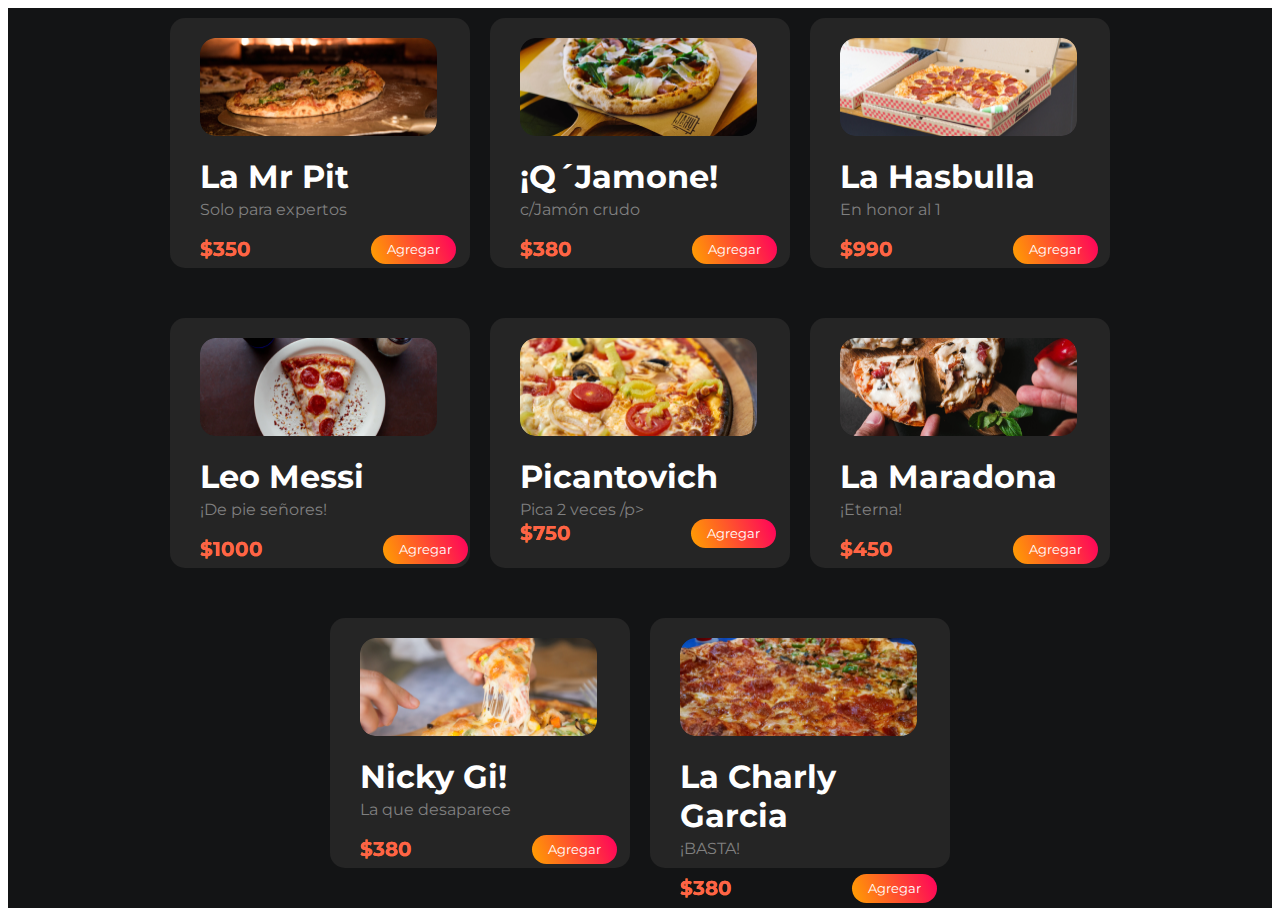
==== index.html @ 4565124e "Update index.html" ====
<!DOCTYPE html>
<html lang="en">
  <head>
    <meta charset="UTF-8" />
    <meta http-equiv="X-UA-Compatible" content="IE=edge" />
    <meta name="viewport" content="width=device-width, initial-scale=1.0" />
    <link rel="stylesheet" href="stilesheet.css" />

    <title>Nucbazappi</title>
  </head>
  <body>
    <!-- SECCIÓN BOX 2 ANTES DEL FOOTER -->
    <section class="cardconteiner">
      <div class="carduno">
        <img class="imagenuno" src="./menu/La Mr. Pit.png" alt="" />
        <section class="card-info">
          <h1>La Mr Pit</h1>
          <p>Solo para expertos</p>
          <span> $350 <button class="button">Agregar</button></span>
        </section>
      </div>

      <div class="carduno">
        <img class="imagenuno" src="./menu/¡Q’ Jamone!.png" alt="" />
        <section class="card-info">
          <h1>¡Q´Jamone!</h1>
          <p>c/Jamón crudo</p>
          <span> $380 <button class="button">Agregar</button></span>
        </section>
      </div>

      <div class="carduno">
        <img class="imagenuno" src="./menu/La Hasbulla.png" alt="" />
        <section class="card-info">
          <h1>La Hasbulla</h1>
          <p>En honor al 1</p>
          <span> $990 <button class="button">Agregar</button></span>
        </section>
      </div>

      <div class="carduno">
        <img class="imagenuno" src="./menu/Leo Messi.png" alt="" />
        <section class="card-info">
          <h1>Leo Messi</h1>
          <p>¡De pie señores!</p>
          <span> $1000 <button class="button">Agregar</button></span>
        </section>
      </div>

      <div class="carduno">
        <img class="imagenuno" src="./menu/Picantovich.png" alt="" />
        <section class="card-info">
          <h1>Picantovich</h1>
          <p>
            Pica 2 veces /p>
            <span> $750 <button class="button">Agregar</button></span>
          </p>
        </section>
      </div>

      <div class="carduno">
        <img class="imagenuno" src="./menu/La Maradona.png" alt="" />
        <section class="card-info">
          <h1>La Maradona</h1>
          <p>¡Eterna!</p>
          <span> $450 <button class="button">Agregar</button></span>
        </section>
      </div>

      <div class="carduno">
        <img class="imagenuno" src="./menu/Nick Gi.png" alt="" />
        <section class="card-info">
          <h1>Nicky Gi!</h1>
          <p>La que desaparece</p>
          <span> $380 <button class="button">Agregar</button></span>
        </section>
      </div>

      <div class="carduno">
        <img class="imagenuno" src="./menu/La Charly García.png" alt="" />
        <section class="card-info">
          <h1>La Charly Garcia</h1>
          <p>¡BASTA!</p>
          <span> $380 <button class="button">Agregar</button></span>
        </section>
      </div>
    </section>
  </body>
</html>
---- stilesheet.css ----
@import url("https://fonts.googleapis.com/css2?family=Montserrat:ital,wght@0,100;0,200;0,300;0,400;0,500;0,600;0,700;0,900;1,100;1,200;1,300;1,400;1,500;1,600;1,800;1,900&family=Poppins:ital,wght@0,100;0,300;0,400;0,500;0,600;0,700;0,800;0,900;1,100;1,200;1,300;1,400;1,500;1,600;1,700;1,800;1,900&display=swap");
* {
  font-family: "Montserrat", sans-serif;
}

.cardconteiner {
  display: flex;
  flex-wrap: wrap;
  justify-content: center;
  width: auto;
  background-color: #131415;
  height: 100vh;
  flex-direction: row;
}

.cardconteiner div {
  width: 300px;
  height: 250px;
  margin: 10px;
  background-color: #252525;
  border-radius: 15px;
}

.carduno .imagenuno {
  width: 237px;
  height: 98px;
  margin-left: 30px;
  margin-top: 20px;
  border-radius: 15px;
  display: flex;
  align-items: center;
}

.carduno .card-info {
  color: white;
}

.card-info {
  margin-left: 30px;
}

.card-info p {
  margin-top: -18px;
  color: grey;
}

span {
  display: flex;
  align-content: center;
  align-items: center;
  font-size: 20px;
  font-weight: 700;
  background: -webkit-linear-gradient(70deg, #ffa100, #ff005c);
  -webkit-background-clip: text;
  color: tomato;
}

.card-info .button {
  margin-left: 120px;
  background: linear-gradient(70deg, #ffa100, #ff005c);
  border-radius: 17px;
  color: white;
  border: none;
  width: 85px;
  height: 29px;
}

.button:hover {
  color: #252525;
}
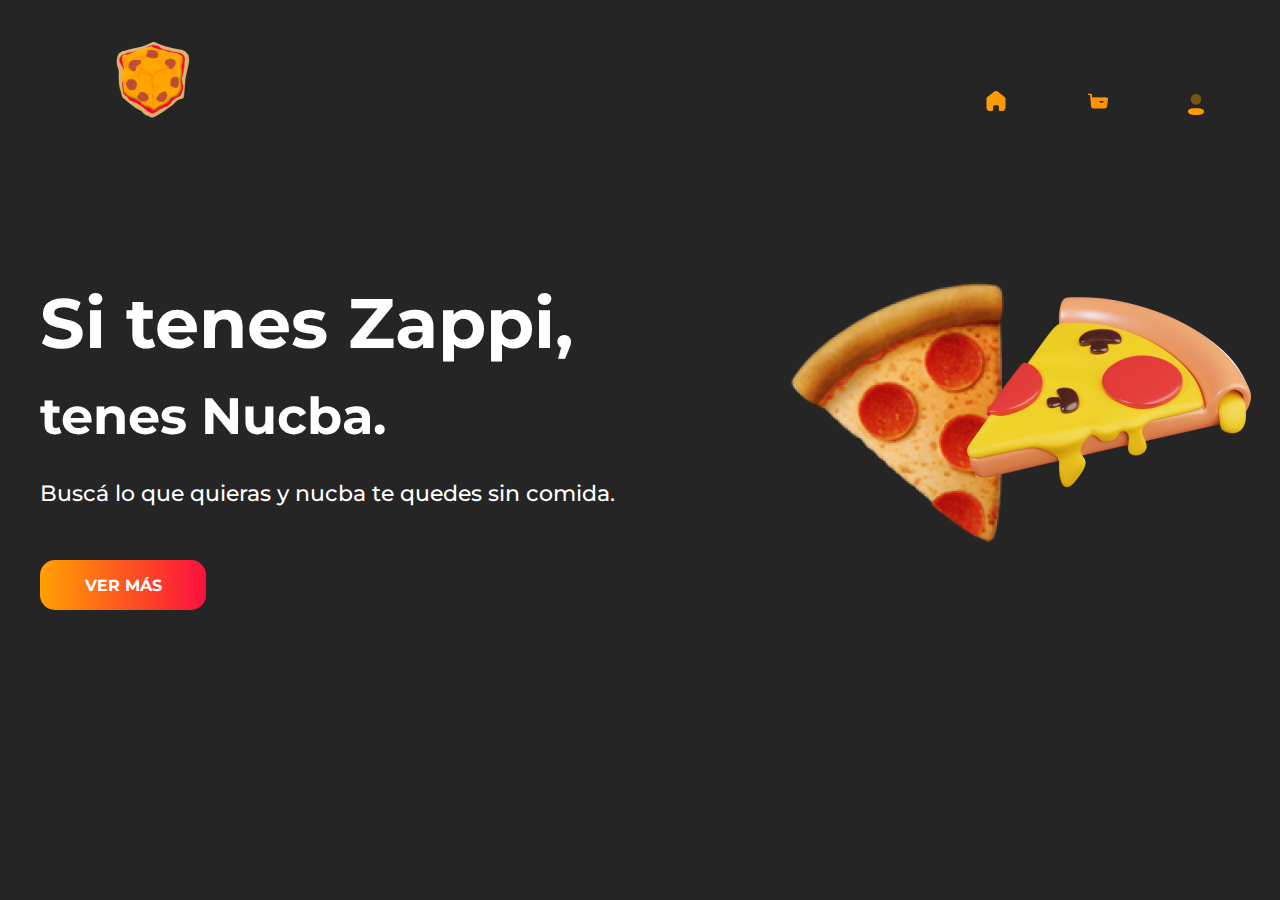
==== commit ef9db4e2: "Add files via upload" ====
--- a/index.html
+++ b/index.html
@@ -1,89 +1,38 @@
 <!DOCTYPE html>
 <html lang="en">
-  <head>
-    <meta charset="UTF-8" />
-    <meta http-equiv="X-UA-Compatible" content="IE=edge" />
-    <meta name="viewport" content="width=device-width, initial-scale=1.0" />
-    <link rel="stylesheet" href="stilesheet.css" />
+<head>
+    <meta charset="UTF-8">    
+    <title>NUCBAZAPPI</title>
+    <link rel="stylesheet" href="./styles.css">
+</head>
+<body>
+     <header class="header">
+        <div class="logo_pizza"><img src="nucbazappiicon 1.png" alt="LogoPrincipal"></div>
+        <div class="navbar">
+            <ul>
+        <div class="home_icon"><img src="./iconos/Home.png" alt=""></div>
+        <div class="icon_cart"> <img src="./iconos/Fill 7.png" alt=""></div>
+        <div class="fill_4"> <img src="./iconos/Fill 4.png" alt=""></div>
+        <div class="fill_1"> <img src="./iconos/Fill 1.png" alt=""></div>
+        </ul>
+        </div>
 
-    <title>Nucbazappi</title>
-  </head>
-  <body>
-    <!-- SECCIÓN BOX 2 ANTES DEL FOOTER -->
-    <section class="cardconteiner">
-      <div class="carduno">
-        <img class="imagenuno" src="./menu/La Mr. Pit.png" alt="" />
-        <section class="card-info">
-          <h1>La Mr Pit</h1>
-          <p>Solo para expertos</p>
-          <span> $350 <button class="button">Agregar</button></span>
+    </header>
+    
+</head>
+<body>
+    <main>
+        <section id="hero">
+            <div class="hero-info">
+                <h1>Si tenes Zappi, <span>tenes Nucba.</span></h1>
+                <p>Buscá lo que quieras y nucba te quedes sin comida.</p>
+                <a href="#"><b>VER MÁS</b></a>
+                <div class="hero-card">
+                    <img src="./pizza 2.png"  class="pizza1" alt="pizzaimg1">
+                    <img src="./pizza 1.png" class="pizza2" alt="pizzaimg2">
+                </div>
+            </div>
         </section>
-      </div>
-
-      <div class="carduno">
-        <img class="imagenuno" src="./menu/¡Q’ Jamone!.png" alt="" />
-        <section class="card-info">
-          <h1>¡Q´Jamone!</h1>
-          <p>c/Jamón crudo</p>
-          <span> $380 <button class="button">Agregar</button></span>
-        </section>
-      </div>
-
-      <div class="carduno">
-        <img class="imagenuno" src="./menu/La Hasbulla.png" alt="" />
-        <section class="card-info">
-          <h1>La Hasbulla</h1>
-          <p>En honor al 1</p>
-          <span> $990 <button class="button">Agregar</button></span>
-        </section>
-      </div>
-
-      <div class="carduno">
-        <img class="imagenuno" src="./menu/Leo Messi.png" alt="" />
-        <section class="card-info">
-          <h1>Leo Messi</h1>
-          <p>¡De pie señores!</p>
-          <span> $1000 <button class="button">Agregar</button></span>
-        </section>
-      </div>
-
-      <div class="carduno">
-        <img class="imagenuno" src="./menu/Picantovich.png" alt="" />
-        <section class="card-info">
-          <h1>Picantovich</h1>
-          <p>
-            Pica 2 veces /p>
-            <span> $750 <button class="button">Agregar</button></span>
-          </p>
-        </section>
-      </div>
-
-      <div class="carduno">
-        <img class="imagenuno" src="./menu/La Maradona.png" alt="" />
-        <section class="card-info">
-          <h1>La Maradona</h1>
-          <p>¡Eterna!</p>
-          <span> $450 <button class="button">Agregar</button></span>
-        </section>
-      </div>
-
-      <div class="carduno">
-        <img class="imagenuno" src="./menu/Nick Gi.png" alt="" />
-        <section class="card-info">
-          <h1>Nicky Gi!</h1>
-          <p>La que desaparece</p>
-          <span> $380 <button class="button">Agregar</button></span>
-        </section>
-      </div>
-
-      <div class="carduno">
-        <img class="imagenuno" src="./menu/La Charly García.png" alt="" />
-        <section class="card-info">
-          <h1>La Charly Garcia</h1>
-          <p>¡BASTA!</p>
-          <span> $380 <button class="button">Agregar</button></span>
-        </section>
-      </div>
-    </section>
-  </body>
-</html>
+ 
+</body>
+</html>--- a/styles.css
+++ b/styles.css
@@ -0,0 +1,195 @@
+@import url("https://fonts.googleapis.com/css2?family=Montserrat&display=swap");
+
+header {
+  .header {
+    height: 100px;
+    width: 100%;
+    padding: 0px 50px;
+    display: flex;
+    align-items: center;
+    justify-content: space-between;
+  }
+}
+
+* {
+  margin: 0;
+  padding: 0;
+  box-sizing: border-box;
+  font-family: "Montserrat", sans-serif;
+  text-decoration: none;
+  list-style-type: none;
+}
+
+body {
+  display: flex;
+  align-items: center;
+  justify-content: center;
+  flex-direction: column;
+  background-color: #252525;
+}
+
+header {
+  height: 100px;
+  width: 100%;
+  padding: 0px 50px;
+  display: flex;
+  align-items: center;
+  justify-content: space-between;
+}
+
+.logo_pizza {
+  position: absolute;
+  height: 79px;
+  width: 76px;
+  position: relative;
+  margin-top: 60px;
+  margin-left: 65px;
+}
+
+.home_icon {
+  display: flex;
+  align-items: center;
+  justify-content: center;
+  width: 20px;
+  height: 15px;
+  position: absolute;
+  position: absolute;
+  left: 77%;
+  right: 8.27%;
+  top: 10.42%;
+  bottom: 27.13%;
+}
+
+.icon_cart {
+  display: flex;
+  align-items: center;
+  justify-content: center;
+  width: 20px;
+  height: 15px;
+  position: absolute;
+  position: absolute;
+  left: 85%;
+  right: 8.27%;
+  top: 10.42%;
+  bottom: 27.13%;
+}
+
+.fill_4 {
+  display: flex;
+  align-items: center;
+  justify-content: center;
+  width: 11px;
+  height: 11px;
+  position: absolute;
+  left: 92.97%;
+  right: 6.33%;
+  top: 10.42%;
+  bottom: 96.26%;
+  cursor: pointer;
+}
+
+.fill_1 {
+  display: flex;
+  align-items: center;
+  justify-content: center;
+  width: 16px;
+  height: 7px;
+  position: absolute;
+  left: 92.79%;
+  right: 6.15%;
+  top: 12%;
+  bottom: 80%;
+  cursor: pointer;
+}
+
+main {
+  background: #252525;
+  display: flex;
+  flex-direction: column;
+  align-items: flex-start;
+  justify-content: center;
+  color: white;
+}
+
+#hero {
+  max-width: 1529px;
+  margin-top: 180px;
+  display: flex;
+  justify-content: center;
+  align-items: center;
+}
+
+.hero-info {
+  display: flex;
+  align-items: flex-start;
+  justify-content: start;
+  flex-direction: column;
+  position: relative;
+  left: 50px;
+}
+
+.hero-info h1 {
+  font-size: 70px;
+  width: 600px;
+  font-weight: 700;
+  margin-right: 700px;
+}
+
+.hero-info h1 > span {
+  font-size: 51px;
+  font-weight: 700;
+}
+
+.hero-info p {
+  font-size: 22px;
+  font-weight: 500;
+  position: absolute;
+  top: 200px;
+}
+
+.hero-info a {
+  width: 166px;
+  height: 50px;
+  background: linear-gradient(to right, #ffa100, #fb103d);
+  border-radius: 15px;
+  display: flex;
+  justify-content: center;
+  align-items: center;
+  position: absolute;
+  top: 280px;
+  color: white;
+}
+
+.hero-card {
+  position: relative;
+  right: -600px;
+  bottom: 300px;
+}
+
+.pizza1 {
+  width: 265px;
+  height: 265px;
+  position: relative;
+  left: 150px;
+}
+
+.pizza2 {
+  width: 392px;
+  height: 392px;
+  position: relative;
+  top: 20px;
+}
+.pizza1:hover {
+  transform: scale(1.2);
+  transition: 0.2s;
+}
+
+.pizza2:hover {
+  transform: scale(1.2);
+  transition: 0.2s;
+}
+
+.hero-card img:hover {
+  opacity: 1;
+  visibility: visible;
+}
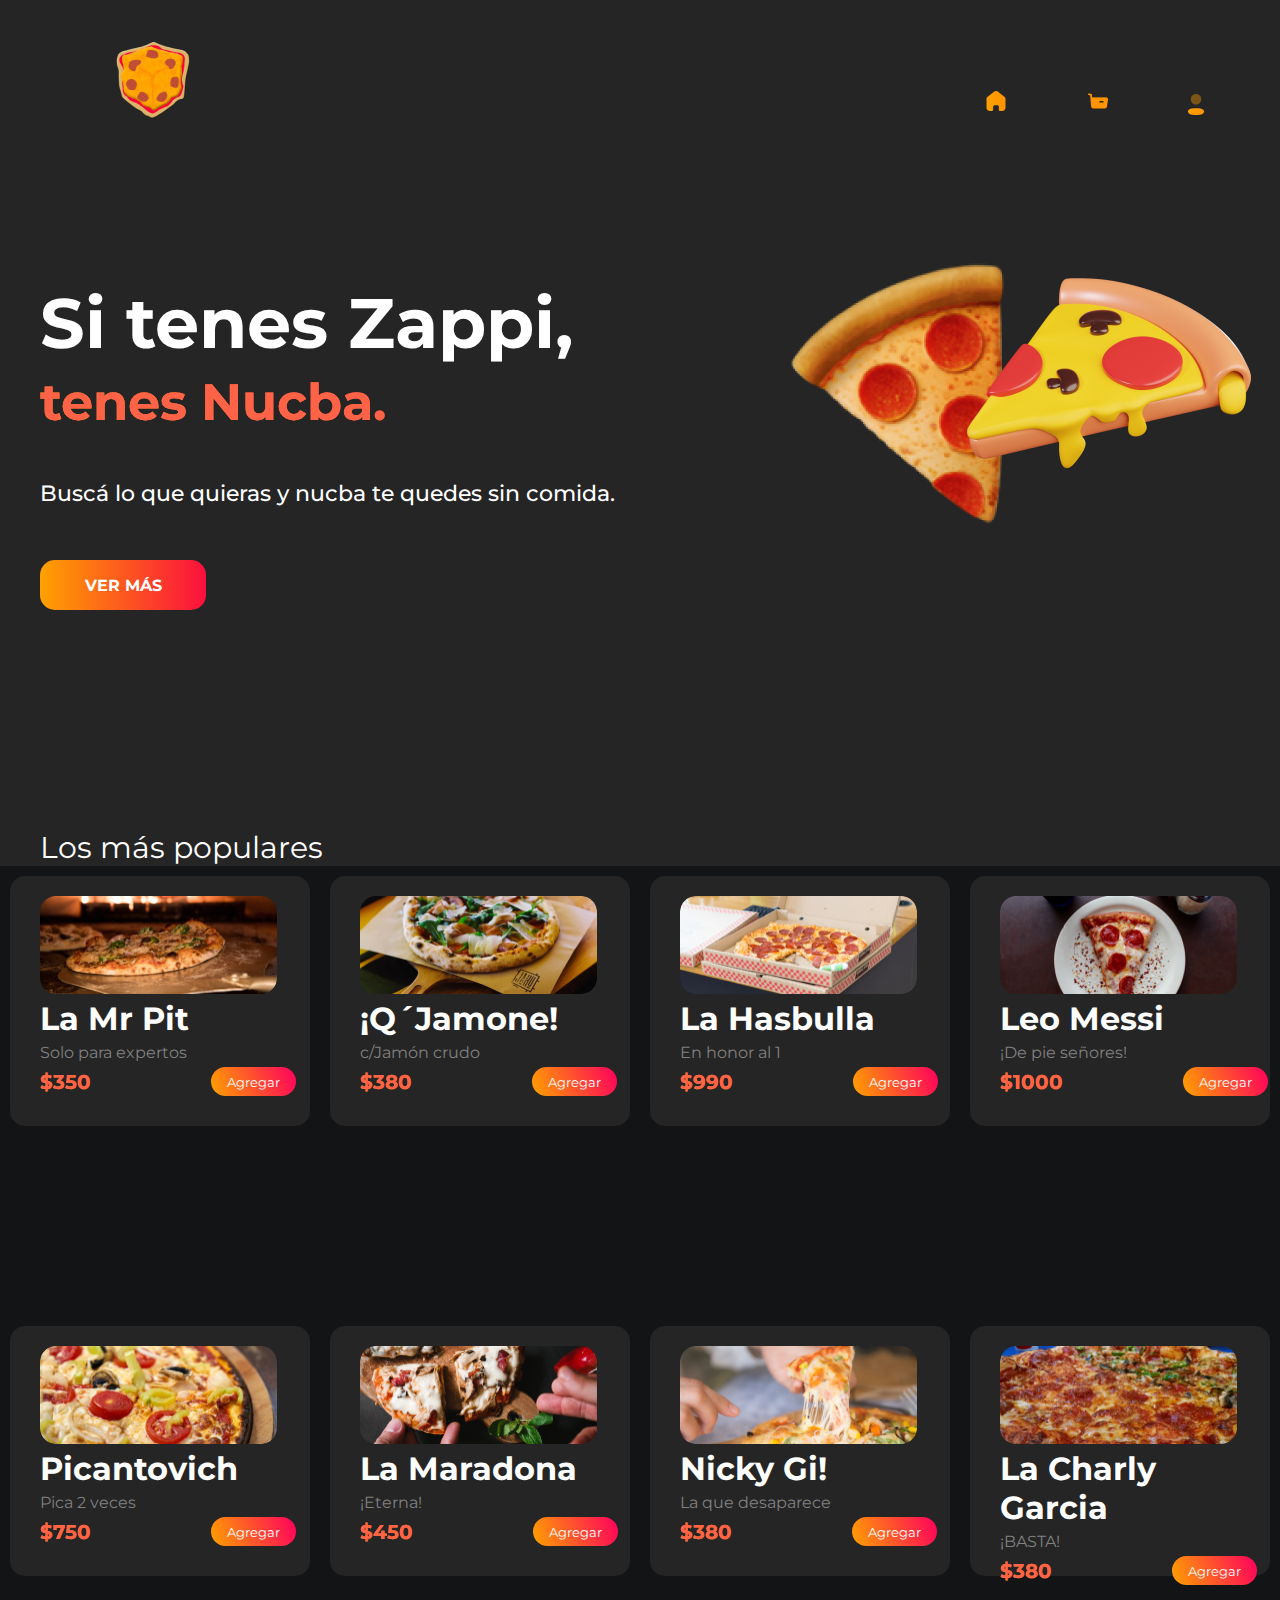
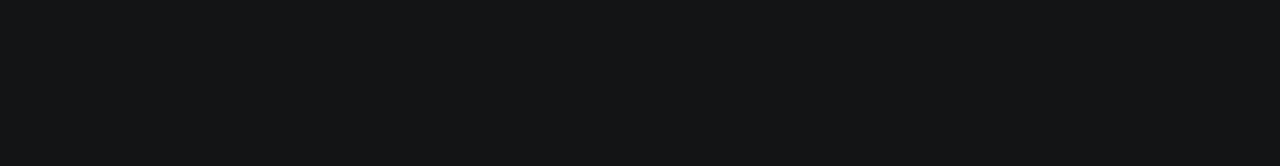
==== commit c7adc2f1: "." ====
--- a/index.html
+++ b/index.html
@@ -33,6 +33,95 @@
                 </div>
             </div>
         </section>
+
+
+        <section class="sectionindex"> 
+        <p> Los más populares </p>
+        </section>
+
+         <section class="cardconteiner">
+      <div class="carduno">
+        <img class="imagenuno" src="./menu/La Mr. Pit.png" alt="" />
+        <section class="card-info">
+          <h1>La Mr Pit</h1>
+          <p>Solo para expertos</p>
+          <span> $350 <button class="button">Agregar</button></span>
+        </section>
+      </div>
+
+      <div class="carduno">
+        <img class="imagenuno" src="./menu/¡Q’ Jamone!.png" alt="" />
+        <section class="card-info">
+          <h1>¡Q´Jamone!</h1>
+          <p>c/Jamón crudo</p>
+          <span> $380 <button class="button">Agregar</button></span>
+        </section>
+      </div>
+
+      <div class="carduno">
+        <img class="imagenuno" src="./menu/La Hasbulla.png" alt="" />
+        <section class="card-info">
+          <h1>La Hasbulla</h1>
+          <p>En honor al 1</p>
+          <span> $990 <button class="button">Agregar</button></span>
+        </section>
+      </div>
+
+      <div class="carduno">
+        <img class="imagenuno" src="./menu/Leo Messi.png" alt="" />
+        <section class="card-info">
+          <h1>Leo Messi</h1>
+          <p>¡De pie señores!</p>
+          <span> $1000 <button class="button">Agregar</button></span>
+        </section>
+      </div>
+
+      <div class="carduno">
+        <img class="imagenuno" src="./menu/Picantovich.png" alt="" />
+        <section class="card-info">
+          <h1>Picantovich</h1>
+          <p> Pica 2 veces </p>
+            <span> $750 <button class="button">Agregar</button></span>
+          </p>
+        </section>
+      </div>
+
+  
+
+      <div class="carduno">
+        <img class="imagenuno" src="./menu/La Maradona.png" alt="" />
+        <section class="card-info">
+          <h1>La Maradona</h1>
+          <p>¡Eterna!</p>
+          <span> $450 <button class="button">Agregar</button></span>
+        </section>
+      </div>
+
+      <div class="carduno">
+        <img class="imagenuno" src="./menu/Nick Gi.png" alt="" />
+        <section class="card-info">
+          <h1>Nicky Gi!</h1>
+          <p>La que desaparece</p>
+          <span> $380 <button class="button">Agregar</button></span>
+        </section>
+      </div>
+
+      <div class="carduno">
+        <img class="imagenuno" src="./menu/La Charly García.png" alt="" />
+        <section class="card-info">
+          <h1>La Charly Garcia</h1>
+          <p>¡BASTA!</p>
+          <span> $380 <button class="button">Agregar</button></span>
+        </section>
+      </div>
+    </section>
+
+
+    <footer>
+      
+    </footer>
+
+
  
 </body>
 </html>--- a/styles.css
+++ b/styles.css
@@ -1,14 +1,12 @@
 @import url("https://fonts.googleapis.com/css2?family=Montserrat&display=swap");
 
 header {
-  .header {
-    height: 100px;
-    width: 100%;
-    padding: 0px 50px;
-    display: flex;
-    align-items: center;
-    justify-content: space-between;
-  }
+  height: 100px;
+  width: 100%;
+  padding: 0px 50px;
+  display: flex;
+  align-items: center;
+  justify-content: space-between;
 }
 
 * {
@@ -193,3 +191,76 @@
   opacity: 1;
   visibility: visible;
 }
+
+.cardconteiner {
+  display: flex;
+  flex-wrap: wrap;
+  justify-content: center;
+  width: auto;
+  background-color: #131415;
+  height: 100vh;
+  flex-direction: row;
+}
+
+.cardconteiner div {
+  width: 300px;
+  height: 250px;
+  margin: 10px;
+  background-color: #252525;
+  border-radius: 15px;
+}
+
+.carduno .imagenuno {
+  width: 237px;
+  height: 98px;
+  margin-left: 30px;
+  margin-top: 20px;
+  border-radius: 15px;
+  display: flex;
+  align-items: center;
+}
+
+.carduno .card-info {
+  color: white;
+  margin-top: 5px;
+}
+
+.card-info {
+  margin-left: 30px;
+}
+
+.card-info p {
+  color: grey;
+  margin-top: 5px;
+}
+
+span {
+  display: flex;
+  margin-top: 5px;
+  align-content: center;
+  align-items: center;
+  font-size: 20px;
+  font-weight: 700;
+  background: -webkit-linear-gradient(70deg, #ffa100, #ff005c);
+  -webkit-background-clip: text;
+  color: tomato;
+}
+
+.card-info .button {
+  margin-left: 120px;
+  background: linear-gradient(70deg, #ffa100, #ff005c);
+  border-radius: 17px;
+  color: white;
+  border: none;
+  width: 85px;
+  height: 29px;
+}
+
+.button:hover {
+  color: #252525;
+}
+
+.sectionindex p {
+  font-size: 30px;
+  margin-left: 50px;
+}
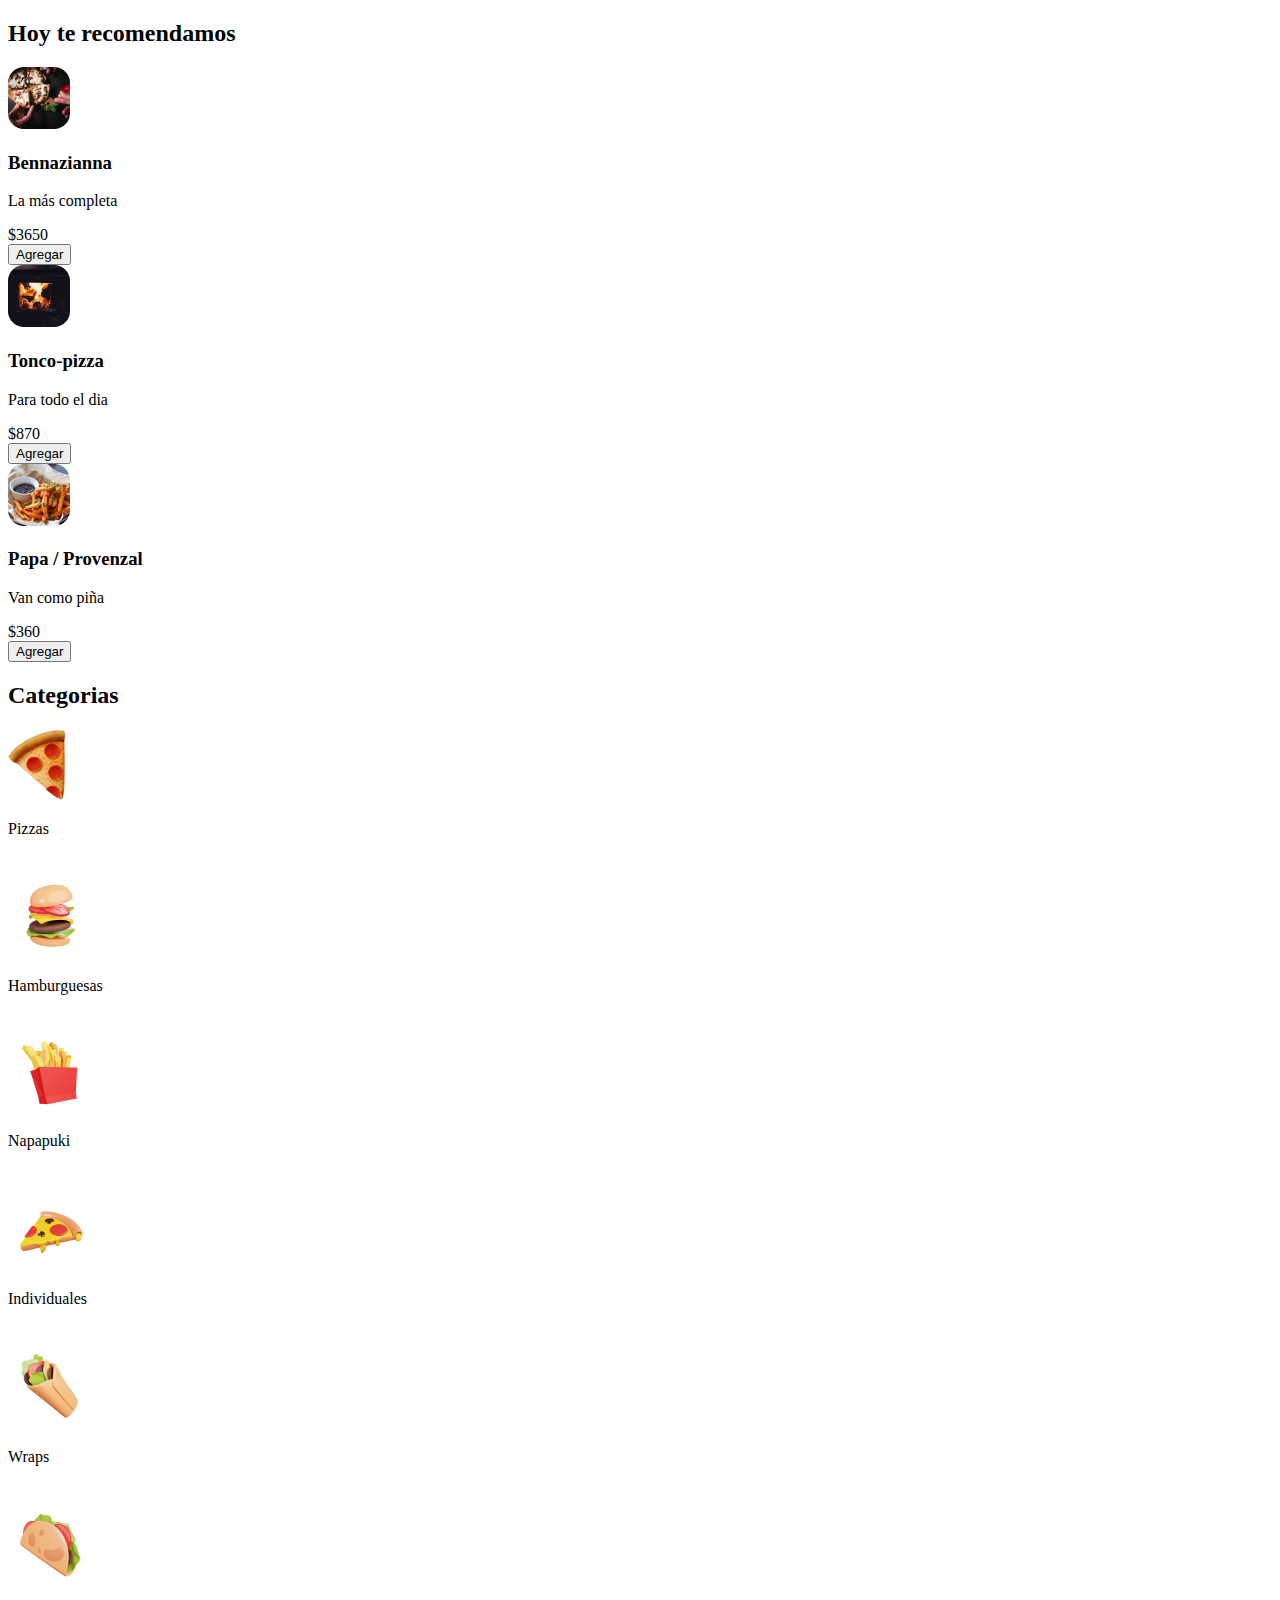
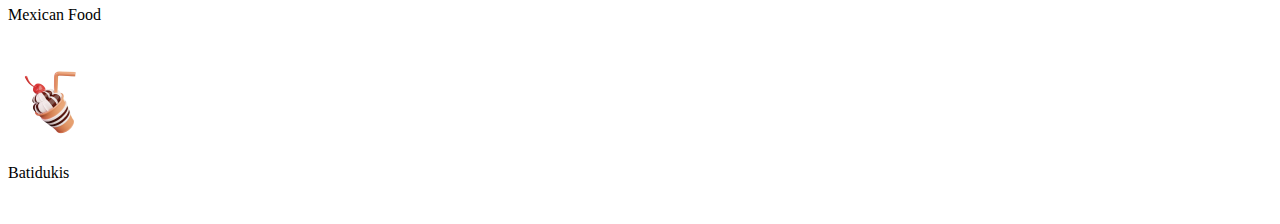
==== commit e2587e2b: "Update index.html" ====
--- a/index.html
+++ b/index.html
@@ -1,127 +1,104 @@
 <!DOCTYPE html>
 <html lang="en">
 <head>
-    <meta charset="UTF-8">    
-    <title>NUCBAZAPPI</title>
-    <link rel="stylesheet" href="./styles.css">
+    <meta charset="UTF-8">
+    <meta http-equiv="X-UA-Compatible" content="IE=edge">
+    <meta name="viewport" content="width=device-width, initial-scale=1.0">
+    <title>Document</title>
+    <link rel="stylesheet" href="C:\Users\Pc\Desktop\E5\stilesheet.css">
+    <link href="https://fonts.googleapis.com/icon?family=Material+Icons"
+      rel="stylesheet">
 </head>
 <body>
-     <header class="header">
-        <div class="logo_pizza"><img src="nucbazappiicon 1.png" alt="LogoPrincipal"></div>
-        <div class="navbar">
-            <ul>
-        <div class="home_icon"><img src="./iconos/Home.png" alt=""></div>
-        <div class="icon_cart"> <img src="./iconos/Fill 7.png" alt=""></div>
-        <div class="fill_4"> <img src="./iconos/Fill 4.png" alt=""></div>
-        <div class="fill_1"> <img src="./iconos/Fill 1.png" alt=""></div>
-        </ul>
-        </div>
-
+    <header>
     </header>
-    
-</head>
-<body>
-    <main>
-        <section id="hero">
-            <div class="hero-info">
-                <h1>Si tenes Zappi, <span>tenes Nucba.</span></h1>
-                <p>Buscá lo que quieras y nucba te quedes sin comida.</p>
-                <a href="#"><b>VER MÁS</b></a>
-                <div class="hero-card">
-                    <img src="./pizza 2.png"  class="pizza1" alt="pizzaimg1">
-                    <img src="./pizza 1.png" class="pizza2" alt="pizzaimg2">
-                </div>
-            </div>
-        </section>
 
 
-        <section class="sectionindex"> 
-        <p> Los más populares </p>
-        </section>
+<section class="recomendaciones-del-dia">
+    <h2>Hoy te recomendamos</h2>
+    <div class="contenedor-recomendacion">
+        <div class="recomendacion">
+            <div class="columna-1">
+                <img src="./recomendacionesdeldia/recomendacion1.png" alt="Bennazianna">
+            </div>
+            <div class="columna-2">
+                <h3>Bennazianna</h3>
+                <p>La más completa</p>
+                <span>$3650</span>
+            </div>
+            <div class="columna-3">
+                <button class="btn-add">Agregar</button>
+            </div>
+        </div>
+        <div class="recomendacion">
+            <div class="columna-1">
+                <img src="./recomendacionesdeldia/recomendacion2.png" alt="Bennazianna">
+            </div>
+            <div class="columna-2">
+                <h3>Tonco-pizza</h3>
+                <p>Para todo el dia</p>
+                <span>$870</span>
+            </div>
+            <div class="columna-3">
+                <button class="btn-add">Agregar</button>
+            </div>
+        </div>
+        <div class="recomendacion">
+            <div class="columna-1">
+                <img src="./recomendacionesdeldia/recomendacion3.png" alt="Bennazianna">
+            </div>
+             <div class="columna-2">
+                <h3>Papa / Provenzal</h3>
+                <p>Van como piña</p>
+                <span>$360</span>
+            </div>
+            <div class="columna-3">
+                <button class="btn-add">Agregar</button>
+            </div>
+    </div>
 
-         <section class="cardconteiner">
-      <div class="carduno">
-        <img class="imagenuno" src="./menu/La Mr. Pit.png" alt="" />
-        <section class="card-info">
-          <h1>La Mr Pit</h1>
-          <p>Solo para expertos</p>
-          <span> $350 <button class="button">Agregar</button></span>
-        </section>
-      </div>
-
-      <div class="carduno">
-        <img class="imagenuno" src="./menu/¡Q’ Jamone!.png" alt="" />
-        <section class="card-info">
-          <h1>¡Q´Jamone!</h1>
-          <p>c/Jamón crudo</p>
-          <span> $380 <button class="button">Agregar</button></span>
-        </section>
-      </div>
-
-      <div class="carduno">
-        <img class="imagenuno" src="./menu/La Hasbulla.png" alt="" />
-        <section class="card-info">
-          <h1>La Hasbulla</h1>
-          <p>En honor al 1</p>
-          <span> $990 <button class="button">Agregar</button></span>
-        </section>
-      </div>
-
-      <div class="carduno">
-        <img class="imagenuno" src="./menu/Leo Messi.png" alt="" />
-        <section class="card-info">
-          <h1>Leo Messi</h1>
-          <p>¡De pie señores!</p>
-          <span> $1000 <button class="button">Agregar</button></span>
-        </section>
-      </div>
-
-      <div class="carduno">
-        <img class="imagenuno" src="./menu/Picantovich.png" alt="" />
-        <section class="card-info">
-          <h1>Picantovich</h1>
-          <p> Pica 2 veces </p>
-            <span> $750 <button class="button">Agregar</button></span>
-          </p>
-        </section>
-      </div>
-
-  
-
-      <div class="carduno">
-        <img class="imagenuno" src="./menu/La Maradona.png" alt="" />
-        <section class="card-info">
-          <h1>La Maradona</h1>
-          <p>¡Eterna!</p>
-          <span> $450 <button class="button">Agregar</button></span>
-        </section>
-      </div>
-
-      <div class="carduno">
-        <img class="imagenuno" src="./menu/Nick Gi.png" alt="" />
-        <section class="card-info">
-          <h1>Nicky Gi!</h1>
-          <p>La que desaparece</p>
-          <span> $380 <button class="button">Agregar</button></span>
-        </section>
-      </div>
-
-      <div class="carduno">
-        <img class="imagenuno" src="./menu/La Charly García.png" alt="" />
-        <section class="card-info">
-          <h1>La Charly Garcia</h1>
-          <p>¡BASTA!</p>
-          <span> $380 <button class="button">Agregar</button></span>
-        </section>
-      </div>
-    </section>
+</section>
+<section class="categorias-menu">
+    <h2>Categorias</h2>
+    <div class="contenedor-categorias">
+        <div class="categoria">
+            <img src="./categorias/pizza 2 categoria.png" alt="pizza">
+            <p>Pizzas</p>
+            <span class="material-icons"> </span>
+        </div>
+        <div class="categoria">
+            <img src="./categorias/burger 1.png" alt="burger">
+            <p>Hamburguesas</p>
+            <span class="material-icons"> </span>
+        </div>
+        <div class="categoria">
+            <img src="./categorias/fries 2.png" alt="Napapuki">
+            <p>Napapuki</p>
+            <span class="material-icons"> </span>
+        </div>
+        <div class="categoria">
+            <img src="./categorias/pizza 1 categoria.png" alt="individuales">
+            <p>Individuales</p>
+            <span class="material-icons"> </span>
+        </div>
+        <div class="categoria">
+            <img src="./categorias/buritto 1.png" alt="Wraps">
+            <p>Wraps</p>
+            <span class="material-icons"> </span>
+        </div>
+        <div class="categoria">
+            <img src="./categorias/taco 1.png" alt="Mexican food">
+            <p>Mexican Food</p>
+            <span class="material-icons"> </span>
+        </div>
+        <div class="categoria">
+            <img src="./categorias/float 1.png" alt="Batidukis">
+            <p>Batidukis</p>
+            <span class="material-icons"> </span>
+        </div>
+    </div>
 
 
-    <footer>
-      
-    </footer>
-
-
- 
+</section>
 </body>
-</html>+</html>
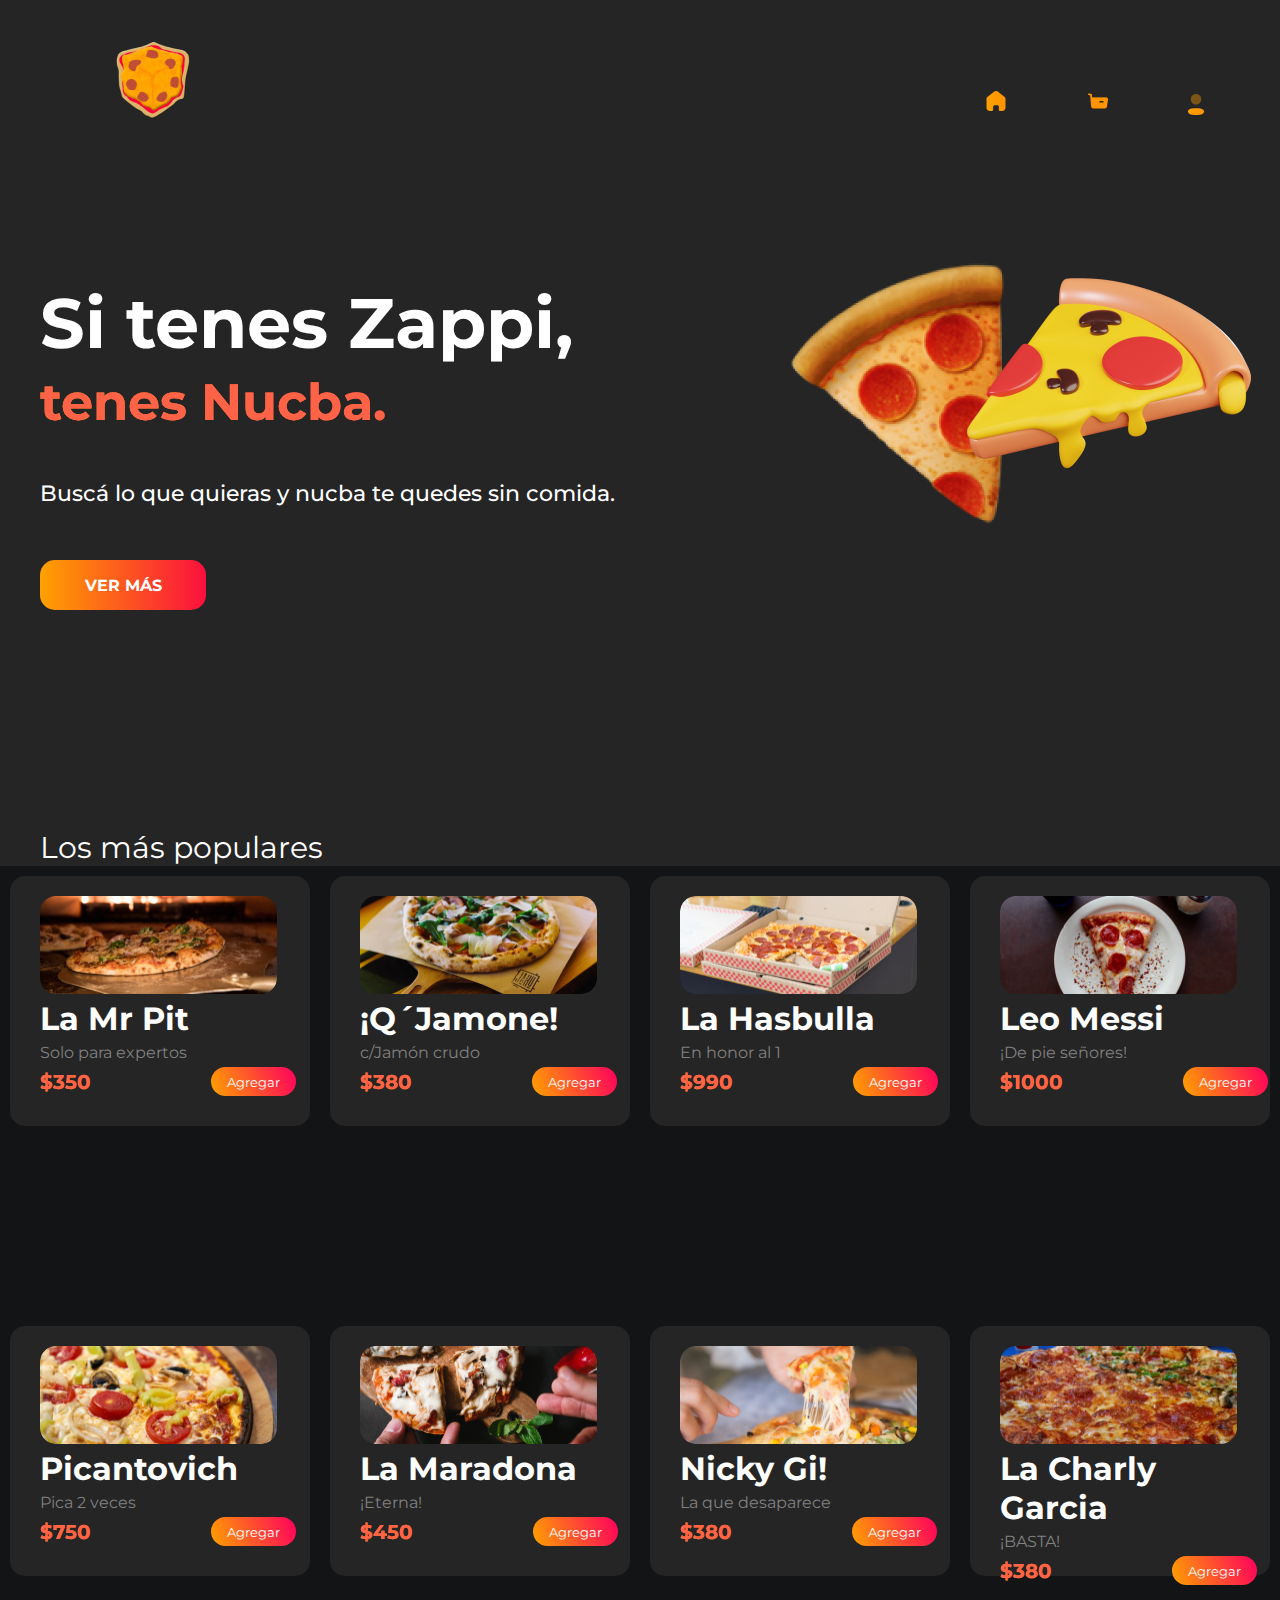
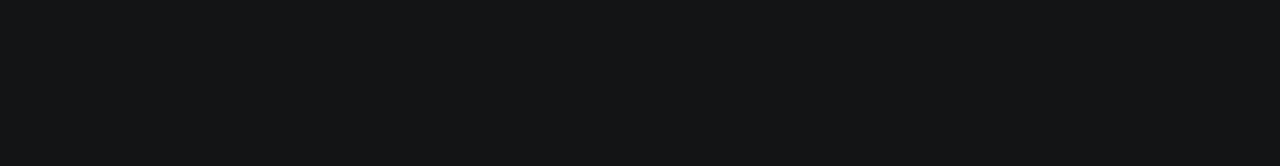
==== commit cafae38c: "Merge branch 'main' into recomendaciones-categorias" ====
--- a/index.html
+++ b/index.html
@@ -1,104 +1,127 @@
 <!DOCTYPE html>
 <html lang="en">
 <head>
-    <meta charset="UTF-8">
-    <meta http-equiv="X-UA-Compatible" content="IE=edge">
-    <meta name="viewport" content="width=device-width, initial-scale=1.0">
-    <title>Document</title>
-    <link rel="stylesheet" href="C:\Users\Pc\Desktop\E5\stilesheet.css">
-    <link href="https://fonts.googleapis.com/icon?family=Material+Icons"
-      rel="stylesheet">
+    <meta charset="UTF-8">    
+    <title>NUCBAZAPPI</title>
+    <link rel="stylesheet" href="./styles.css">
 </head>
 <body>
-    <header>
+     <header class="header">
+        <div class="logo_pizza"><img src="nucbazappiicon 1.png" alt="LogoPrincipal"></div>
+        <div class="navbar">
+            <ul>
+        <div class="home_icon"><img src="./iconos/Home.png" alt=""></div>
+        <div class="icon_cart"> <img src="./iconos/Fill 7.png" alt=""></div>
+        <div class="fill_4"> <img src="./iconos/Fill 4.png" alt=""></div>
+        <div class="fill_1"> <img src="./iconos/Fill 1.png" alt=""></div>
+        </ul>
+        </div>
+
     </header>
+    
+</head>
+<body>
+    <main>
+        <section id="hero">
+            <div class="hero-info">
+                <h1>Si tenes Zappi, <span>tenes Nucba.</span></h1>
+                <p>Buscá lo que quieras y nucba te quedes sin comida.</p>
+                <a href="#"><b>VER MÁS</b></a>
+                <div class="hero-card">
+                    <img src="./pizza 2.png"  class="pizza1" alt="pizzaimg1">
+                    <img src="./pizza 1.png" class="pizza2" alt="pizzaimg2">
+                </div>
+            </div>
+        </section>
 
 
-<section class="recomendaciones-del-dia">
-    <h2>Hoy te recomendamos</h2>
-    <div class="contenedor-recomendacion">
-        <div class="recomendacion">
-            <div class="columna-1">
-                <img src="./recomendacionesdeldia/recomendacion1.png" alt="Bennazianna">
-            </div>
-            <div class="columna-2">
-                <h3>Bennazianna</h3>
-                <p>La más completa</p>
-                <span>$3650</span>
-            </div>
-            <div class="columna-3">
-                <button class="btn-add">Agregar</button>
-            </div>
-        </div>
-        <div class="recomendacion">
-            <div class="columna-1">
-                <img src="./recomendacionesdeldia/recomendacion2.png" alt="Bennazianna">
-            </div>
-            <div class="columna-2">
-                <h3>Tonco-pizza</h3>
-                <p>Para todo el dia</p>
-                <span>$870</span>
-            </div>
-            <div class="columna-3">
-                <button class="btn-add">Agregar</button>
-            </div>
-        </div>
-        <div class="recomendacion">
-            <div class="columna-1">
-                <img src="./recomendacionesdeldia/recomendacion3.png" alt="Bennazianna">
-            </div>
-             <div class="columna-2">
-                <h3>Papa / Provenzal</h3>
-                <p>Van como piña</p>
-                <span>$360</span>
-            </div>
-            <div class="columna-3">
-                <button class="btn-add">Agregar</button>
-            </div>
-    </div>
+        <section class="sectionindex"> 
+        <p> Los más populares </p>
+        </section>
 
-</section>
-<section class="categorias-menu">
-    <h2>Categorias</h2>
-    <div class="contenedor-categorias">
-        <div class="categoria">
-            <img src="./categorias/pizza 2 categoria.png" alt="pizza">
-            <p>Pizzas</p>
-            <span class="material-icons"> </span>
-        </div>
-        <div class="categoria">
-            <img src="./categorias/burger 1.png" alt="burger">
-            <p>Hamburguesas</p>
-            <span class="material-icons"> </span>
-        </div>
-        <div class="categoria">
-            <img src="./categorias/fries 2.png" alt="Napapuki">
-            <p>Napapuki</p>
-            <span class="material-icons"> </span>
-        </div>
-        <div class="categoria">
-            <img src="./categorias/pizza 1 categoria.png" alt="individuales">
-            <p>Individuales</p>
-            <span class="material-icons"> </span>
-        </div>
-        <div class="categoria">
-            <img src="./categorias/buritto 1.png" alt="Wraps">
-            <p>Wraps</p>
-            <span class="material-icons"> </span>
-        </div>
-        <div class="categoria">
-            <img src="./categorias/taco 1.png" alt="Mexican food">
-            <p>Mexican Food</p>
-            <span class="material-icons"> </span>
-        </div>
-        <div class="categoria">
-            <img src="./categorias/float 1.png" alt="Batidukis">
-            <p>Batidukis</p>
-            <span class="material-icons"> </span>
-        </div>
-    </div>
+         <section class="cardconteiner">
+      <div class="carduno">
+        <img class="imagenuno" src="./menu/La Mr. Pit.png" alt="" />
+        <section class="card-info">
+          <h1>La Mr Pit</h1>
+          <p>Solo para expertos</p>
+          <span> $350 <button class="button">Agregar</button></span>
+        </section>
+      </div>
+
+      <div class="carduno">
+        <img class="imagenuno" src="./menu/¡Q’ Jamone!.png" alt="" />
+        <section class="card-info">
+          <h1>¡Q´Jamone!</h1>
+          <p>c/Jamón crudo</p>
+          <span> $380 <button class="button">Agregar</button></span>
+        </section>
+      </div>
+
+      <div class="carduno">
+        <img class="imagenuno" src="./menu/La Hasbulla.png" alt="" />
+        <section class="card-info">
+          <h1>La Hasbulla</h1>
+          <p>En honor al 1</p>
+          <span> $990 <button class="button">Agregar</button></span>
+        </section>
+      </div>
+
+      <div class="carduno">
+        <img class="imagenuno" src="./menu/Leo Messi.png" alt="" />
+        <section class="card-info">
+          <h1>Leo Messi</h1>
+          <p>¡De pie señores!</p>
+          <span> $1000 <button class="button">Agregar</button></span>
+        </section>
+      </div>
+
+      <div class="carduno">
+        <img class="imagenuno" src="./menu/Picantovich.png" alt="" />
+        <section class="card-info">
+          <h1>Picantovich</h1>
+          <p> Pica 2 veces </p>
+            <span> $750 <button class="button">Agregar</button></span>
+          </p>
+        </section>
+      </div>
+
+  
+
+      <div class="carduno">
+        <img class="imagenuno" src="./menu/La Maradona.png" alt="" />
+        <section class="card-info">
+          <h1>La Maradona</h1>
+          <p>¡Eterna!</p>
+          <span> $450 <button class="button">Agregar</button></span>
+        </section>
+      </div>
+
+      <div class="carduno">
+        <img class="imagenuno" src="./menu/Nick Gi.png" alt="" />
+        <section class="card-info">
+          <h1>Nicky Gi!</h1>
+          <p>La que desaparece</p>
+          <span> $380 <button class="button">Agregar</button></span>
+        </section>
+      </div>
+
+      <div class="carduno">
+        <img class="imagenuno" src="./menu/La Charly García.png" alt="" />
+        <section class="card-info">
+          <h1>La Charly Garcia</h1>
+          <p>¡BASTA!</p>
+          <span> $380 <button class="button">Agregar</button></span>
+        </section>
+      </div>
+    </section>
 
 
-</section>
+    <footer>
+      
+    </footer>
+
+
+ 
 </body>
 </html>
--- a/styles.css
+++ b/styles.css
@@ -0,0 +1,266 @@
+@import url("https://fonts.googleapis.com/css2?family=Montserrat&display=swap");
+
+header {
+  height: 100px;
+  width: 100%;
+  padding: 0px 50px;
+  display: flex;
+  align-items: center;
+  justify-content: space-between;
+}
+
+* {
+  margin: 0;
+  padding: 0;
+  box-sizing: border-box;
+  font-family: "Montserrat", sans-serif;
+  text-decoration: none;
+  list-style-type: none;
+}
+
+body {
+  display: flex;
+  align-items: center;
+  justify-content: center;
+  flex-direction: column;
+  background-color: #252525;
+}
+
+header {
+  height: 100px;
+  width: 100%;
+  padding: 0px 50px;
+  display: flex;
+  align-items: center;
+  justify-content: space-between;
+}
+
+.logo_pizza {
+  position: absolute;
+  height: 79px;
+  width: 76px;
+  position: relative;
+  margin-top: 60px;
+  margin-left: 65px;
+}
+
+.home_icon {
+  display: flex;
+  align-items: center;
+  justify-content: center;
+  width: 20px;
+  height: 15px;
+  position: absolute;
+  position: absolute;
+  left: 77%;
+  right: 8.27%;
+  top: 10.42%;
+  bottom: 27.13%;
+}
+
+.icon_cart {
+  display: flex;
+  align-items: center;
+  justify-content: center;
+  width: 20px;
+  height: 15px;
+  position: absolute;
+  position: absolute;
+  left: 85%;
+  right: 8.27%;
+  top: 10.42%;
+  bottom: 27.13%;
+}
+
+.fill_4 {
+  display: flex;
+  align-items: center;
+  justify-content: center;
+  width: 11px;
+  height: 11px;
+  position: absolute;
+  left: 92.97%;
+  right: 6.33%;
+  top: 10.42%;
+  bottom: 96.26%;
+  cursor: pointer;
+}
+
+.fill_1 {
+  display: flex;
+  align-items: center;
+  justify-content: center;
+  width: 16px;
+  height: 7px;
+  position: absolute;
+  left: 92.79%;
+  right: 6.15%;
+  top: 12%;
+  bottom: 80%;
+  cursor: pointer;
+}
+
+main {
+  background: #252525;
+  display: flex;
+  flex-direction: column;
+  align-items: flex-start;
+  justify-content: center;
+  color: white;
+}
+
+#hero {
+  max-width: 1529px;
+  margin-top: 180px;
+  display: flex;
+  justify-content: center;
+  align-items: center;
+}
+
+.hero-info {
+  display: flex;
+  align-items: flex-start;
+  justify-content: start;
+  flex-direction: column;
+  position: relative;
+  left: 50px;
+}
+
+.hero-info h1 {
+  font-size: 70px;
+  width: 600px;
+  font-weight: 700;
+  margin-right: 700px;
+}
+
+.hero-info h1 > span {
+  font-size: 51px;
+  font-weight: 700;
+}
+
+.hero-info p {
+  font-size: 22px;
+  font-weight: 500;
+  position: absolute;
+  top: 200px;
+}
+
+.hero-info a {
+  width: 166px;
+  height: 50px;
+  background: linear-gradient(to right, #ffa100, #fb103d);
+  border-radius: 15px;
+  display: flex;
+  justify-content: center;
+  align-items: center;
+  position: absolute;
+  top: 280px;
+  color: white;
+}
+
+.hero-card {
+  position: relative;
+  right: -600px;
+  bottom: 300px;
+}
+
+.pizza1 {
+  width: 265px;
+  height: 265px;
+  position: relative;
+  left: 150px;
+}
+
+.pizza2 {
+  width: 392px;
+  height: 392px;
+  position: relative;
+  top: 20px;
+}
+.pizza1:hover {
+  transform: scale(1.2);
+  transition: 0.2s;
+}
+
+.pizza2:hover {
+  transform: scale(1.2);
+  transition: 0.2s;
+}
+
+.hero-card img:hover {
+  opacity: 1;
+  visibility: visible;
+}
+
+.cardconteiner {
+  display: flex;
+  flex-wrap: wrap;
+  justify-content: center;
+  width: auto;
+  background-color: #131415;
+  height: 100vh;
+  flex-direction: row;
+}
+
+.cardconteiner div {
+  width: 300px;
+  height: 250px;
+  margin: 10px;
+  background-color: #252525;
+  border-radius: 15px;
+}
+
+.carduno .imagenuno {
+  width: 237px;
+  height: 98px;
+  margin-left: 30px;
+  margin-top: 20px;
+  border-radius: 15px;
+  display: flex;
+  align-items: center;
+}
+
+.carduno .card-info {
+  color: white;
+  margin-top: 5px;
+}
+
+.card-info {
+  margin-left: 30px;
+}
+
+.card-info p {
+  color: grey;
+  margin-top: 5px;
+}
+
+span {
+  display: flex;
+  margin-top: 5px;
+  align-content: center;
+  align-items: center;
+  font-size: 20px;
+  font-weight: 700;
+  background: -webkit-linear-gradient(70deg, #ffa100, #ff005c);
+  -webkit-background-clip: text;
+  color: tomato;
+}
+
+.card-info .button {
+  margin-left: 120px;
+  background: linear-gradient(70deg, #ffa100, #ff005c);
+  border-radius: 17px;
+  color: white;
+  border: none;
+  width: 85px;
+  height: 29px;
+}
+
+.button:hover {
+  color: #252525;
+}
+
+.sectionindex p {
+  font-size: 30px;
+  margin-left: 50px;
+}
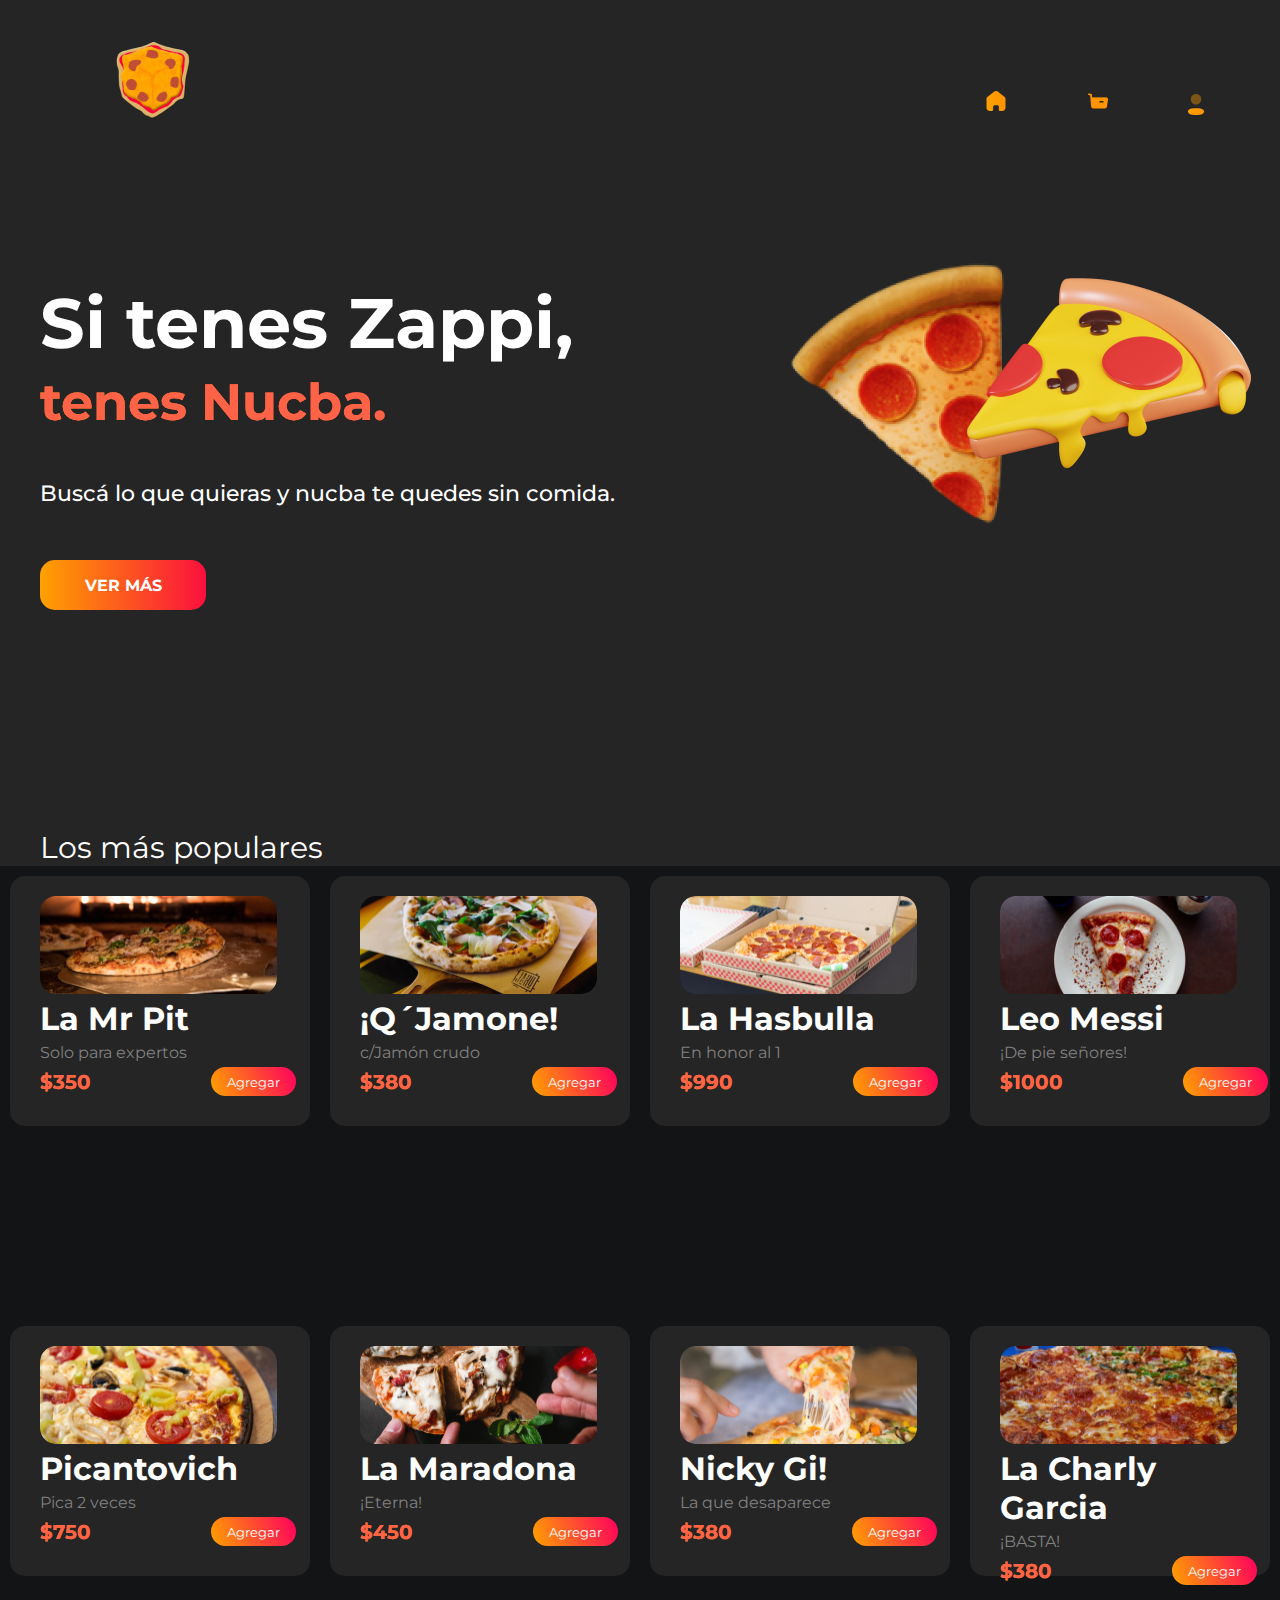
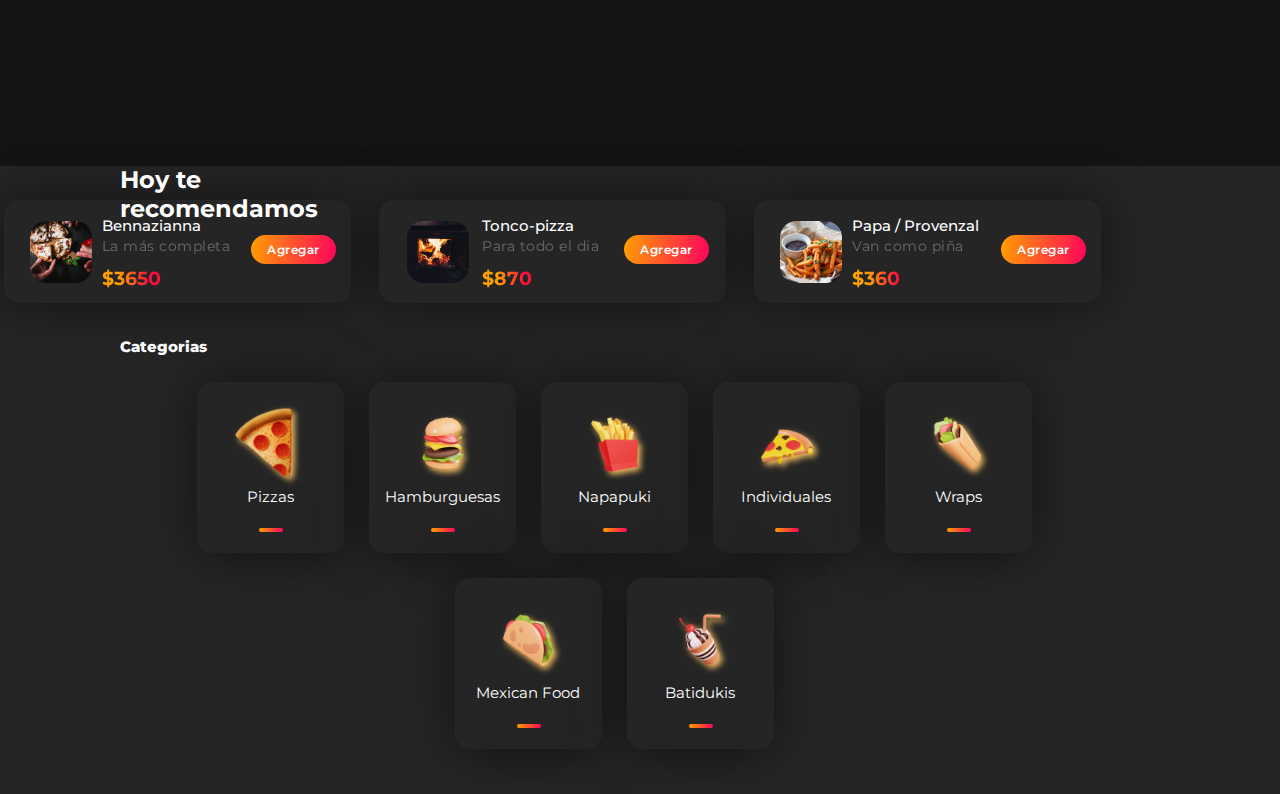
==== commit 1f277b87: "Agregadas todas las partes" ====
--- a/index.html
+++ b/index.html
@@ -4,6 +4,9 @@
     <meta charset="UTF-8">    
     <title>NUCBAZAPPI</title>
     <link rel="stylesheet" href="./styles.css">
+     <link rel="stylesheet" href="./stilesheet.css">
+    <link href="https://fonts.googleapis.com/icon?family=Material+Icons"
+      rel="stylesheet">
 </head>
 <body>
      <header class="header">
@@ -116,11 +119,109 @@
       </div>
     </section>
 
-
-    <footer>
-      
-    </footer>
-
+<section class="recomendaciones-del-dia">
+    <h2>Hoy te recomendamos</h2>
+    <div class="contenedor-recomendacion">
+        <div class="recomendacion">
+            <div class="columna-1">
+                <img src="./recomendacionesdeldia/recomendacion1.png" alt="Bennazianna">
+            </div>
+            <div class="columna-2">
+                <h3>Bennazianna</h3>
+                <p>La más completa</p>
+                <span>$3650</span>
+            </div>
+            <div class="columna-3">
+                <button class="btn-add">Agregar</button>
+            </div>
+        </div>
+        <div class="recomendacion">
+            <div class="columna-1">
+                <img src="./recomendacionesdeldia/recomendacion2.png" alt="Bennazianna">
+            </div>
+            <div class="columna-2">
+                <h3>Tonco-pizza</h3>
+                <p>Para todo el dia</p>
+                <span>$870</span>
+            </div>
+            <div class="columna-3">
+                <button class="btn-add">Agregar</button>
+            </div>
+        </div>
+        <div class="recomendacion">
+            <div class="columna-1">
+                <img src="./recomendacionesdeldia/recomendacion3.png" alt="Bennazianna">
+            </div>
+             <div class="columna-2">
+                <h3>Papa / Provenzal</h3>
+                <p>Van como piña</p>
+                <span>$360</span>
+            </div>
+            <div class="columna-3">
+                <button class="btn-add">Agregar</button>
+            </div>
+    </div>
+
+</section>
+<section class="categorias-menu">
+    <h2>Categorias</h2>
+    <div class="contenedor-categorias">
+        <div class="categoria">
+            <img src="./categorias/pizza 2 categoria.png" alt="pizza">
+            <p>Pizzas</p>
+            <span class="material-icons"> </span>
+        </div>
+        <div class="categoria">
+            <img src="./categorias/burger 1.png" alt="burger">
+            <p>Hamburguesas</p>
+            <span class="material-icons"> </span>
+        </div>
+        <div class="categoria">
+            <img src="./categorias/fries 2.png" alt="Napapuki">
+            <p>Napapuki</p>
+            <span class="material-icons"> </span>
+        </div>
+        <div class="categoria">
+            <img src="./categorias/pizza 1 categoria.png" alt="individuales">
+            <p>Individuales</p>
+            <span class="material-icons"> </span>
+        </div>
+        <div class="categoria">
+            <img src="./categorias/buritto 1.png" alt="Wraps">
+            <p>Wraps</p>
+            <span class="material-icons"> </span>
+        </div>
+        <div class="categoria">
+            <img src="./categorias/taco 1.png" alt="Mexican food">
+            <p>Mexican Food</p>
+            <span class="material-icons"> </span>
+        </div>
+        <div class="categoria">
+            <img src="./categorias/float 1.png" alt="Batidukis">
+            <p>Batidukis</p>
+            <span class="material-icons"> </span>
+        </div>
+    </div>
+
+
+</section>
+</body>
+</html>
+
+
+
+
+
+
+
+
+
+
+
+
+
+
+    
 
  
 </body>
--- a/stilesheet.css
+++ b/stilesheet.css
@@ -0,0 +1,439 @@
+@import url("https://fonts.googleapis.com/css2?family=Montserrat&display=swap");
+:root{
+    --background: #252525;
+    --primary:#FFA400;
+    --secondary: #FC2933;
+    --text-white:#FFFFFF;
+    --gradient:linear-gradient(90deg, rgba(255,161,0,1) 0%, rgba(251,16,61,1) 100%);
+}
+
+
+* {
+    margin: 0;
+    padding: 0;
+    box-sizing: border-box;
+    font-family: "Montserrat", sans-serif;
+    text-decoration: none;
+    list-style-type: none;
+  }
+  
+  body {
+    background-color: #252525;
+  }
+
+/*RECOMENDACIONES DEL DIA*/
+
+.recomendaciones-del-dia h2 {
+    Font:Montserrat;
+    Weight: 500;
+    Size: 22px;
+    Line-height:28.83px;
+    color: #FFFFFF;
+    width: 278px;
+    height: 23px;
+    position: absolute;
+    left:120px;
+   
+}
+
+.contenedor-recomendacion {
+    display: flex;
+    flex-wrap: wrap;
+    align-items: center;
+    justify-content: center;
+    padding: 20px 0;
+    max-width: 1500px;
+    
+}
+.recomendacion { 
+    margin: 14px;
+    width: 347px;
+    height: 103px;
+    background: #252525;
+    box-shadow: 0px 0px 50px rgba(1, 2, 7, 0.5);
+    border-radius: 15px;
+    display: flex;
+    flex-direction: row;
+    justify-content: space-around;
+    flex-wrap: wrap;
+    
+}
+.columna-1 img{
+    width: 62px;
+    height: 62px;
+    border-radius: 16px;
+    display: flex;
+    align-items: flex-start;
+    position: relative;
+    top: 21px;
+    right: 271px;
+    bottom: 20px;
+    left: 14px;
+}
+
+.columna-2{
+    display: flex;
+    flex-direction: column;
+    justify-content: space-around;
+    
+}
+.columna-2 h3 {
+    font-family: 'Montserrat', sans-serif; 
+    font-style: normal;
+    font-weight: 500;
+    font-size: 15px;
+    line-height: 131.02%;
+    color: #FFFFFF;
+    position: relative;
+    top: 10px;
+}
+
+.columna-2 p{
+    font-family: 'Montserrat',sans-serif; 
+    font-style: normal;
+    font-weight: 400;
+    font-size: 14px;
+    line-height: 17px;
+    letter-spacing: 0.5px;
+    color: #FFFFFF;
+    mix-blend-mode: normal;
+    opacity: 0.3;
+    gap: 10px;
+}
+.columna-2 span{
+    font-family: 'Montserrat', sans-serif; 
+    font-style: normal;
+    font-weight: 700;
+    font-size: 19px;
+    line-height: 131.02%;
+    background: linear-gradient(90deg, rgba(255,161,0,1) 13%, rgba(251,16,61,1) 36%);
+    -webkit-background-clip: text;
+    -webkit-text-fill-color: transparent;
+    position: relative;
+    gap: 5px;
+    position: relative;
+    bottom: 5px;}
+
+.columna-3 button{
+    width: 85px;
+    height: 29px;
+    color: #FFFFFF;
+    font-family:'Montserrat', sans-serif; 
+    font-style: normal;
+    font-weight: 600;
+    font-size: 12px;
+    line-height: 15px;
+    letter-spacing: 0.5px;
+    border: none;
+    position: relative;
+    top: 37px;
+    bottom: 37px;
+    right: 17px;
+    background: linear-gradient(98.81deg, #FFA100 -0.82%, #FF005C 101.53%);
+    border-radius: 17.5px;
+    position: relative;
+    right: 3px;
+    top: 35px;
+    
+}
+/*categorias*/
+
+.categorias-menu h2{
+    font-family: 'Montserrat', sans-serif;
+    font-style: normal;
+    font-weight: 800;
+    font-size: 15px;
+    line-height: 131.02%;
+    color: var(--text-white);
+    position: absolute;
+    left: 120px;
+}
+.contenedor-categorias {
+    display: flex;
+    flex-wrap: wrap;
+    align-items: center;
+    justify-content: center;
+    gap: 15px;
+    padding: 40px 0;
+    max-width: 1200px;
+    position: absolute;
+    left: 116px;
+    right: 168px;
+}
+.categoria{
+    width: 147px;
+    height: 171px;
+    background: #252525;
+    box-shadow: 0px 0px 50px rgba(1, 2, 7, 0.5);
+    border-radius: 15px;
+    margin: 5px;
+}
+.categoria img{
+    width: 71px;
+    height: 71px;
+    position: relative;
+    top: 25px;
+    left: 38px;
+    filter: drop-shadow(3px 3px 3px  #f6c063);
+}
+.categoria p {
+    font-family: 'Montserrat', sans-serif;
+    font-style: normal;
+    font-weight: 400;
+    font-size: 15px;
+    line-height: 131.02%;
+    color: #FFFFFF;
+    display: flex;
+    justify-content: center;
+    position: relative;
+    top: 30px;
+   
+}
+.categoria span{
+    background: linear-gradient(98.81deg, #FFA100 -0.82%, #FF005C 101.53%);
+    box-shadow: 0px 0px 50px rgba(1, 2, 7, 0.5);
+    border-radius: 15px;
+    width: 24px;
+    height: 4px;
+    position: relative;
+    left: 62px;
+    top: 40px;
+}
+
+
+
+
+
+
+
+
+
+
+
+
+
+
+
+
+
+
+
+
+
+
+
+
+
+
+
+
+
+
+
+
+
+
+
+parte 3 
+
+@import url("https://fonts.googleapis.com/css2?family=Montserrat&display=swap");
+:root{
+    --background: #252525;
+    --primary:#FFA400;
+    --secondary: #FC2933;
+    --text-white:#FFFFFF;
+    --gradient:linear-gradient(90deg, rgba(255,161,0,1) 0%, rgba(251,16,61,1) 100%);
+}
+
+
+* {
+    margin: 0;
+    padding: 0;
+    box-sizing: border-box;
+    font-family: "Montserrat", sans-serif;
+    text-decoration: none;
+    list-style-type: none;
+  }
+  
+  body {
+    background-color: #252525;
+  }
+
+/*RECOMENDACIONES DEL DIA*/
+
+.recomendaciones-del-dia h2 {
+    Font:Montserrat;
+    Weight: 500;
+    Size: 22px;
+    Line-height:28.83px;
+    color: #FFFFFF;
+    width: 278px;
+    height: 23px;
+    position: absolute;
+    left:120px;
+   
+}
+
+.contenedor-recomendacion {
+    display: flex;
+    flex-wrap: wrap;
+    align-items: center;
+    justify-content: center;
+    padding: 20px 0;
+    max-width: 1500px;
+    
+}
+.recomendacion { 
+    margin: 14px;
+    width: 347px;
+    height: 103px;
+    background: #252525;
+    box-shadow: 0px 0px 50px rgba(1, 2, 7, 0.5);
+    border-radius: 15px;
+    display: flex;
+    flex-direction: row;
+    justify-content: space-around;
+    flex-wrap: wrap;
+    
+}
+.columna-1 img{
+    width: 62px;
+    height: 62px;
+    border-radius: 16px;
+    display: flex;
+    align-items: flex-start;
+    position: relative;
+    top: 21px;
+    right: 271px;
+    bottom: 20px;
+    left: 14px;
+}
+
+.columna-2{
+    display: flex;
+    flex-direction: column;
+    justify-content: space-around;
+    
+}
+.columna-2 h3 {
+    font-family: 'Montserrat', sans-serif; 
+    font-style: normal;
+    font-weight: 500;
+    font-size: 15px;
+    line-height: 131.02%;
+    color: #FFFFFF;
+    position: relative;
+    top: 10px;
+}
+
+.columna-2 p{
+    font-family: 'Montserrat',sans-serif; 
+    font-style: normal;
+    font-weight: 400;
+    font-size: 14px;
+    line-height: 17px;
+    letter-spacing: 0.5px;
+    color: #FFFFFF;
+    mix-blend-mode: normal;
+    opacity: 0.3;
+    gap: 10px;
+}
+.columna-2 span{
+    font-family: 'Montserrat', sans-serif; 
+    font-style: normal;
+    font-weight: 700;
+    font-size: 19px;
+    line-height: 131.02%;
+    background: linear-gradient(90deg, rgba(255,161,0,1) 13%, rgba(251,16,61,1) 36%);
+    -webkit-background-clip: text;
+    -webkit-text-fill-color: transparent;
+    position: relative;
+    gap: 5px;
+    position: relative;
+    bottom: 5px;}
+
+.columna-3 button{
+    width: 85px;
+    height: 29px;
+    color: #FFFFFF;
+    font-family:'Montserrat', sans-serif; 
+    font-style: normal;
+    font-weight: 600;
+    font-size: 12px;
+    line-height: 15px;
+    letter-spacing: 0.5px;
+    border: none;
+    position: relative;
+    top: 37px;
+    bottom: 37px;
+    right: 17px;
+    background: linear-gradient(98.81deg, #FFA100 -0.82%, #FF005C 101.53%);
+    border-radius: 17.5px;
+    position: relative;
+    right: 3px;
+    top: 35px;
+    
+}
+/*categorias*/
+
+.categorias-menu h2{
+    font-family: 'Montserrat', sans-serif;
+    font-style: normal;
+    font-weight: 800;
+    font-size: 15px;
+    line-height: 131.02%;
+    color: var(--text-white);
+    position: absolute;
+    left: 120px;
+}
+.contenedor-categorias {
+    display: flex;
+    flex-wrap: wrap;
+    align-items: center;
+    justify-content: center;
+    gap: 15px;
+    padding: 40px 0;
+    max-width: 1200px;
+    position: absolute;
+    left: 116px;
+    right: 168px;
+}
+.categoria{
+    width: 147px;
+    height: 171px;
+    background: #252525;
+    box-shadow: 0px 0px 50px rgba(1, 2, 7, 0.5);
+    border-radius: 15px;
+    margin: 5px;
+}
+.categoria img{
+    width: 71px;
+    height: 71px;
+    position: relative;
+    top: 25px;
+    left: 38px;
+    filter: drop-shadow(3px 3px 3px  #f6c063);
+}
+.categoria p {
+    font-family: 'Montserrat', sans-serif;
+    font-style: normal;
+    font-weight: 400;
+    font-size: 15px;
+    line-height: 131.02%;
+    color: #FFFFFF;
+    display: flex;
+    justify-content: center;
+    position: relative;
+    top: 30px;
+   
+}
+.categoria span{
+    background: linear-gradient(98.81deg, #FFA100 -0.82%, #FF005C 101.53%);
+    box-shadow: 0px 0px 50px rgba(1, 2, 7, 0.5);
+    border-radius: 15px;
+    width: 24px;
+    height: 4px;
+    position: relative;
+    left: 62px;
+    top: 40px;
+}
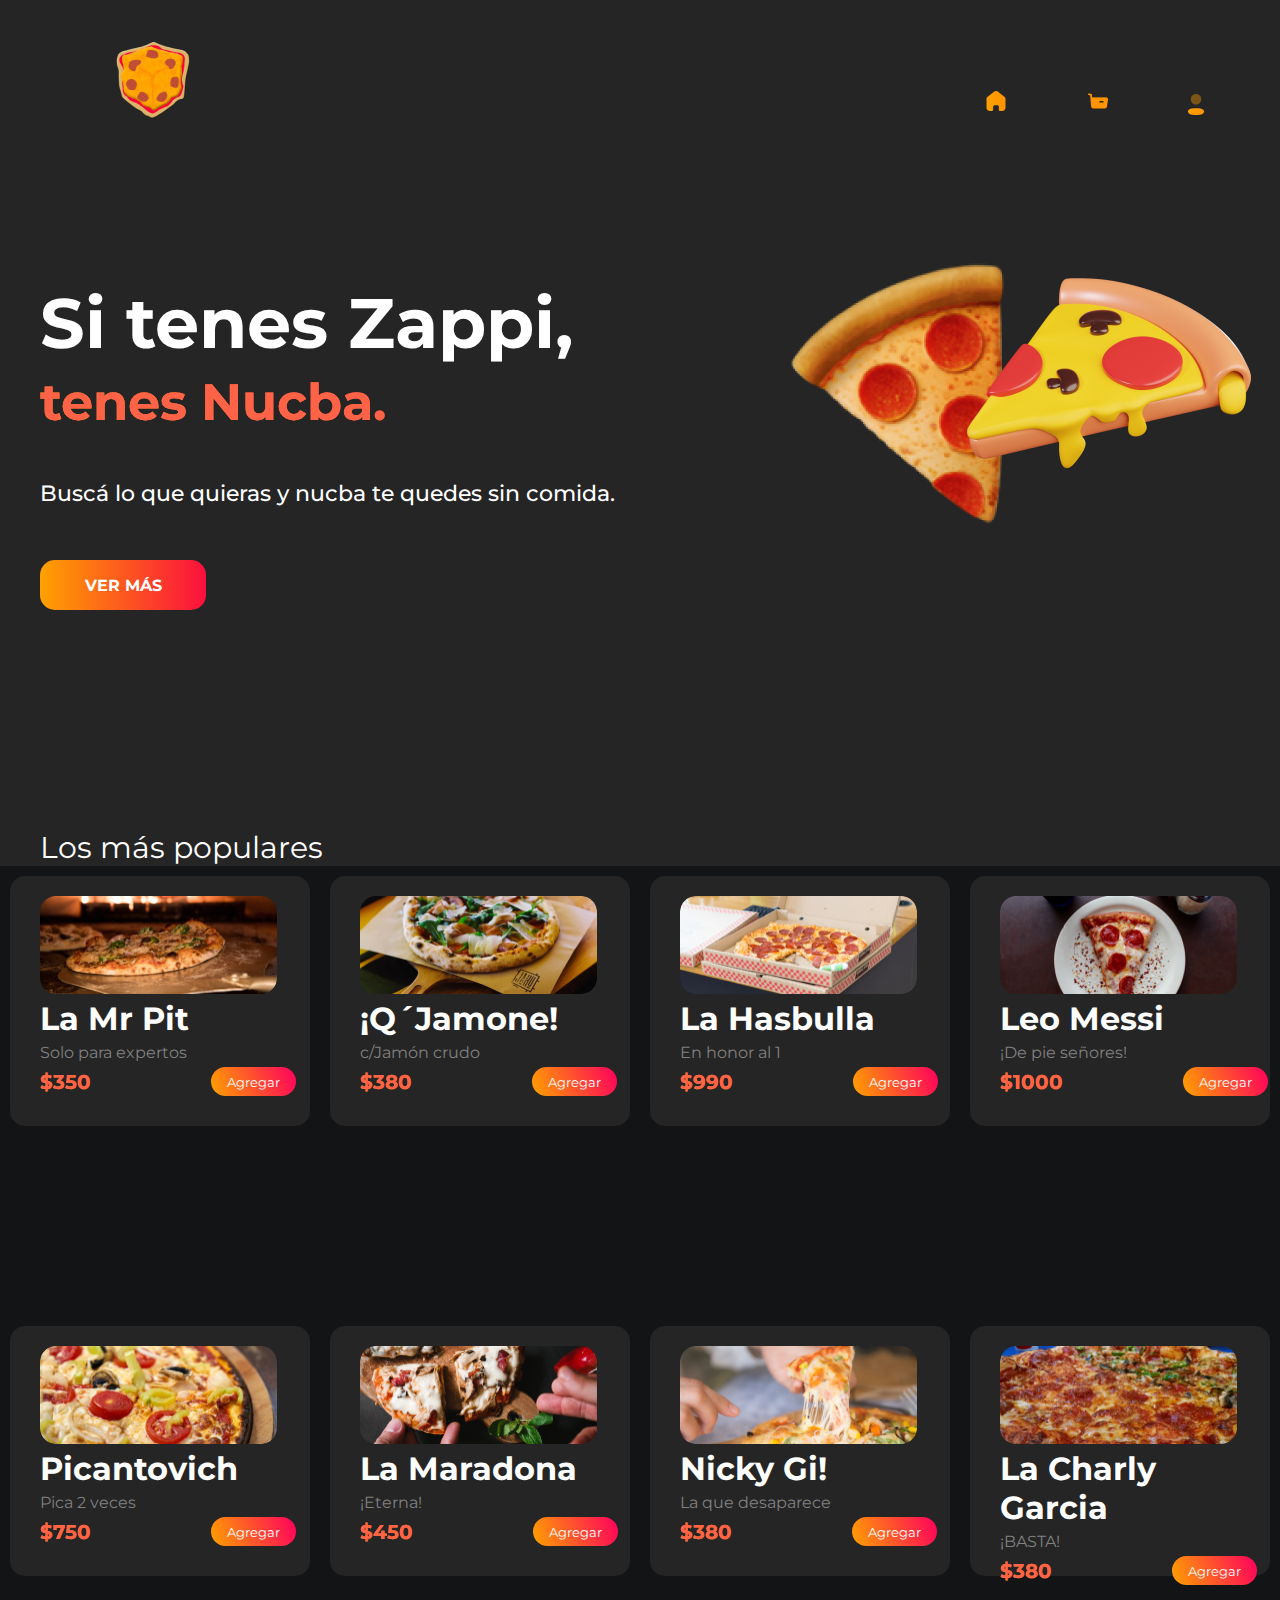
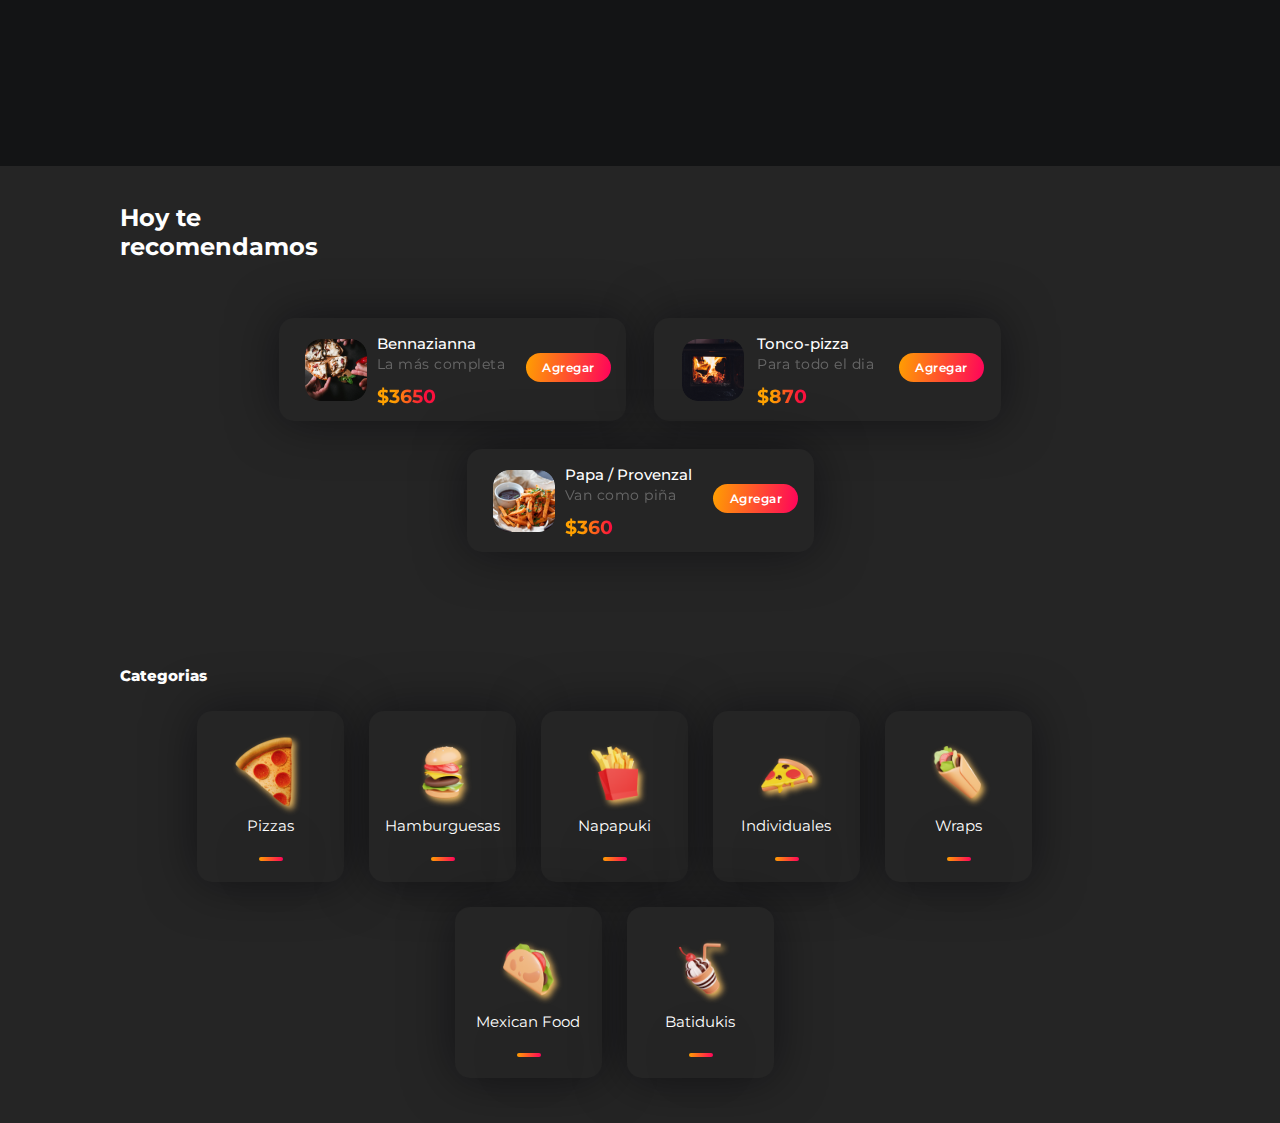
==== commit 5a1701d5: "agregadas etiquetas br" ====
--- a/index.html
+++ b/index.html
@@ -39,6 +39,7 @@
 
 
         <section class="sectionindex"> 
+          
         <p> Los más populares </p>
         </section>
 
@@ -120,6 +121,7 @@
     </section>
 
 <section class="recomendaciones-del-dia">
+  <br><br>
     <h2>Hoy te recomendamos</h2>
     <div class="contenedor-recomendacion">
         <div class="recomendacion">
--- a/stilesheet.css
+++ b/stilesheet.css
@@ -1,439 +1,203 @@
 @import url("https://fonts.googleapis.com/css2?family=Montserrat&display=swap");
-:root{
-    --background: #252525;
-    --primary:#FFA400;
-    --secondary: #FC2933;
-    --text-white:#FFFFFF;
-    --gradient:linear-gradient(90deg, rgba(255,161,0,1) 0%, rgba(251,16,61,1) 100%);
-}
-
+:root {
+  --background: #252525;
+  --primary: #ffa400;
+  --secondary: #fc2933;
+  --text-white: #ffffff;
+  --gradient: linear-gradient(
+    90deg,
+    rgba(255, 161, 0, 1) 0%,
+    rgba(251, 16, 61, 1) 100%
+  );
+}
 
 * {
-    margin: 0;
-    padding: 0;
-    box-sizing: border-box;
-    font-family: "Montserrat", sans-serif;
-    text-decoration: none;
-    list-style-type: none;
-  }
-  
-  body {
-    background-color: #252525;
-  }
+  margin: 0;
+  padding: 0;
+  box-sizing: border-box;
+  font-family: "Montserrat", sans-serif;
+  text-decoration: none;
+  list-style-type: none;
+}
+
+body {
+  background-color: #252525;
+}
 
 /*RECOMENDACIONES DEL DIA*/
 
 .recomendaciones-del-dia h2 {
-    Font:Montserrat;
-    Weight: 500;
-    Size: 22px;
-    Line-height:28.83px;
-    color: #FFFFFF;
-    width: 278px;
-    height: 23px;
-    position: absolute;
-    left:120px;
-   
+  font: Montserrat;
+  weight: 500;
+  size: 22px;
+  line-height: 28.83px;
+  color: #ffffff;
+  width: 278px;
+  height: 23px;
+  position: absolute;
+  left: 120px;
 }
 
 .contenedor-recomendacion {
-    display: flex;
-    flex-wrap: wrap;
-    align-items: center;
-    justify-content: center;
-    padding: 20px 0;
-    max-width: 1500px;
-    
-}
-.recomendacion { 
-    margin: 14px;
-    width: 347px;
-    height: 103px;
-    background: #252525;
-    box-shadow: 0px 0px 50px rgba(1, 2, 7, 0.5);
-    border-radius: 15px;
-    display: flex;
-    flex-direction: row;
-    justify-content: space-around;
-    flex-wrap: wrap;
-    
-}
-.columna-1 img{
-    width: 62px;
-    height: 62px;
-    border-radius: 16px;
-    display: flex;
-    align-items: flex-start;
-    position: relative;
-    top: 21px;
-    right: 271px;
-    bottom: 20px;
-    left: 14px;
-}
-
-.columna-2{
-    display: flex;
-    flex-direction: column;
-    justify-content: space-around;
-    
+  display: flex;
+  flex-wrap: wrap;
+  align-items: center;
+  justify-content: center;
+  padding: 100px 100px;
+  max-width: 1500px;
+}
+.recomendacion {
+  margin: 14px;
+  width: 347px;
+  height: 103px;
+  background: #252525;
+  box-shadow: 0px 0px 50px rgba(1, 2, 7, 0.5);
+  border-radius: 15px;
+  display: flex;
+  flex-direction: row;
+  justify-content: space-around;
+  flex-wrap: wrap;
+}
+.columna-1 img {
+  width: 62px;
+  height: 62px;
+  border-radius: 16px;
+  display: flex;
+  align-items: flex-start;
+  position: relative;
+  top: 21px;
+  right: 271px;
+  bottom: 20px;
+  left: 14px;
+}
+
+.columna-2 {
+  display: flex;
+  flex-direction: column;
+  justify-content: space-around;
 }
 .columna-2 h3 {
-    font-family: 'Montserrat', sans-serif; 
-    font-style: normal;
-    font-weight: 500;
-    font-size: 15px;
-    line-height: 131.02%;
-    color: #FFFFFF;
-    position: relative;
-    top: 10px;
-}
-
-.columna-2 p{
-    font-family: 'Montserrat',sans-serif; 
-    font-style: normal;
-    font-weight: 400;
-    font-size: 14px;
-    line-height: 17px;
-    letter-spacing: 0.5px;
-    color: #FFFFFF;
-    mix-blend-mode: normal;
-    opacity: 0.3;
-    gap: 10px;
-}
-.columna-2 span{
-    font-family: 'Montserrat', sans-serif; 
-    font-style: normal;
-    font-weight: 700;
-    font-size: 19px;
-    line-height: 131.02%;
-    background: linear-gradient(90deg, rgba(255,161,0,1) 13%, rgba(251,16,61,1) 36%);
-    -webkit-background-clip: text;
-    -webkit-text-fill-color: transparent;
-    position: relative;
-    gap: 5px;
-    position: relative;
-    bottom: 5px;}
-
-.columna-3 button{
-    width: 85px;
-    height: 29px;
-    color: #FFFFFF;
-    font-family:'Montserrat', sans-serif; 
-    font-style: normal;
-    font-weight: 600;
-    font-size: 12px;
-    line-height: 15px;
-    letter-spacing: 0.5px;
-    border: none;
-    position: relative;
-    top: 37px;
-    bottom: 37px;
-    right: 17px;
-    background: linear-gradient(98.81deg, #FFA100 -0.82%, #FF005C 101.53%);
-    border-radius: 17.5px;
-    position: relative;
-    right: 3px;
-    top: 35px;
-    
+  font-family: "Montserrat", sans-serif;
+  font-style: normal;
+  font-weight: 500;
+  font-size: 15px;
+  line-height: 131.02%;
+  color: #ffffff;
+  position: relative;
+  top: 10px;
+}
+
+.columna-2 p {
+  font-family: "Montserrat", sans-serif;
+  font-style: normal;
+  font-weight: 400;
+  font-size: 14px;
+  line-height: 17px;
+  letter-spacing: 0.5px;
+  color: #ffffff;
+  mix-blend-mode: normal;
+  opacity: 0.3;
+  gap: 10px;
+}
+.columna-2 span {
+  font-family: "Montserrat", sans-serif;
+  font-style: normal;
+  font-weight: 700;
+  font-size: 19px;
+  line-height: 131.02%;
+  background: linear-gradient(
+    90deg,
+    rgba(255, 161, 0, 1) 13%,
+    rgba(251, 16, 61, 1) 36%
+  );
+  -webkit-background-clip: text;
+  -webkit-text-fill-color: transparent;
+  position: relative;
+  gap: 5px;
+  position: relative;
+  bottom: 5px;
+}
+
+.columna-3 button {
+  width: 85px;
+  height: 29px;
+  color: #ffffff;
+  font-family: "Montserrat", sans-serif;
+  font-style: normal;
+  font-weight: 600;
+  font-size: 12px;
+  line-height: 15px;
+  letter-spacing: 0.5px;
+  border: none;
+  position: relative;
+  top: 37px;
+  bottom: 37px;
+  right: 17px;
+  background: linear-gradient(98.81deg, #ffa100 -0.82%, #ff005c 101.53%);
+  border-radius: 17.5px;
+  position: relative;
+  right: 3px;
+  top: 35px;
 }
 /*categorias*/
 
-.categorias-menu h2{
-    font-family: 'Montserrat', sans-serif;
-    font-style: normal;
-    font-weight: 800;
-    font-size: 15px;
-    line-height: 131.02%;
-    color: var(--text-white);
-    position: absolute;
-    left: 120px;
+.categorias-menu h2 {
+  font-family: "Montserrat", sans-serif;
+  font-style: normal;
+  font-weight: 800;
+  font-size: 15px;
+  line-height: 131.02%;
+  color: var(--text-white);
+  position: absolute;
+  left: 120px;
 }
 .contenedor-categorias {
-    display: flex;
-    flex-wrap: wrap;
-    align-items: center;
-    justify-content: center;
-    gap: 15px;
-    padding: 40px 0;
-    max-width: 1200px;
-    position: absolute;
-    left: 116px;
-    right: 168px;
-}
-.categoria{
-    width: 147px;
-    height: 171px;
-    background: #252525;
-    box-shadow: 0px 0px 50px rgba(1, 2, 7, 0.5);
-    border-radius: 15px;
-    margin: 5px;
-}
-.categoria img{
-    width: 71px;
-    height: 71px;
-    position: relative;
-    top: 25px;
-    left: 38px;
-    filter: drop-shadow(3px 3px 3px  #f6c063);
+  display: flex;
+  flex-wrap: wrap;
+  align-items: center;
+  justify-content: center;
+  gap: 15px;
+  padding: 40px 0;
+  max-width: 1200px;
+  position: absolute;
+  left: 116px;
+  right: 168px;
+}
+.categoria {
+  width: 147px;
+  height: 171px;
+  background: #252525;
+  box-shadow: 0px 0px 50px rgba(1, 2, 7, 0.5);
+  border-radius: 15px;
+  margin: 5px;
+}
+.categoria img {
+  width: 71px;
+  height: 71px;
+  position: relative;
+  top: 25px;
+  left: 38px;
+  filter: drop-shadow(3px 3px 3px #f6c063);
 }
 .categoria p {
-    font-family: 'Montserrat', sans-serif;
-    font-style: normal;
-    font-weight: 400;
-    font-size: 15px;
-    line-height: 131.02%;
-    color: #FFFFFF;
-    display: flex;
-    justify-content: center;
-    position: relative;
-    top: 30px;
-   
-}
-.categoria span{
-    background: linear-gradient(98.81deg, #FFA100 -0.82%, #FF005C 101.53%);
-    box-shadow: 0px 0px 50px rgba(1, 2, 7, 0.5);
-    border-radius: 15px;
-    width: 24px;
-    height: 4px;
-    position: relative;
-    left: 62px;
-    top: 40px;
-}
-
-
-
-
-
-
-
-
-
-
-
-
-
-
-
-
-
-
-
-
-
-
-
-
-
-
-
-
-
-
-
-
-
-
-
-parte 3 
-
-@import url("https://fonts.googleapis.com/css2?family=Montserrat&display=swap");
-:root{
-    --background: #252525;
-    --primary:#FFA400;
-    --secondary: #FC2933;
-    --text-white:#FFFFFF;
-    --gradient:linear-gradient(90deg, rgba(255,161,0,1) 0%, rgba(251,16,61,1) 100%);
-}
-
-
-* {
-    margin: 0;
-    padding: 0;
-    box-sizing: border-box;
-    font-family: "Montserrat", sans-serif;
-    text-decoration: none;
-    list-style-type: none;
-  }
-  
-  body {
-    background-color: #252525;
-  }
-
-/*RECOMENDACIONES DEL DIA*/
-
-.recomendaciones-del-dia h2 {
-    Font:Montserrat;
-    Weight: 500;
-    Size: 22px;
-    Line-height:28.83px;
-    color: #FFFFFF;
-    width: 278px;
-    height: 23px;
-    position: absolute;
-    left:120px;
-   
-}
-
-.contenedor-recomendacion {
-    display: flex;
-    flex-wrap: wrap;
-    align-items: center;
-    justify-content: center;
-    padding: 20px 0;
-    max-width: 1500px;
-    
-}
-.recomendacion { 
-    margin: 14px;
-    width: 347px;
-    height: 103px;
-    background: #252525;
-    box-shadow: 0px 0px 50px rgba(1, 2, 7, 0.5);
-    border-radius: 15px;
-    display: flex;
-    flex-direction: row;
-    justify-content: space-around;
-    flex-wrap: wrap;
-    
-}
-.columna-1 img{
-    width: 62px;
-    height: 62px;
-    border-radius: 16px;
-    display: flex;
-    align-items: flex-start;
-    position: relative;
-    top: 21px;
-    right: 271px;
-    bottom: 20px;
-    left: 14px;
-}
-
-.columna-2{
-    display: flex;
-    flex-direction: column;
-    justify-content: space-around;
-    
-}
-.columna-2 h3 {
-    font-family: 'Montserrat', sans-serif; 
-    font-style: normal;
-    font-weight: 500;
-    font-size: 15px;
-    line-height: 131.02%;
-    color: #FFFFFF;
-    position: relative;
-    top: 10px;
-}
-
-.columna-2 p{
-    font-family: 'Montserrat',sans-serif; 
-    font-style: normal;
-    font-weight: 400;
-    font-size: 14px;
-    line-height: 17px;
-    letter-spacing: 0.5px;
-    color: #FFFFFF;
-    mix-blend-mode: normal;
-    opacity: 0.3;
-    gap: 10px;
-}
-.columna-2 span{
-    font-family: 'Montserrat', sans-serif; 
-    font-style: normal;
-    font-weight: 700;
-    font-size: 19px;
-    line-height: 131.02%;
-    background: linear-gradient(90deg, rgba(255,161,0,1) 13%, rgba(251,16,61,1) 36%);
-    -webkit-background-clip: text;
-    -webkit-text-fill-color: transparent;
-    position: relative;
-    gap: 5px;
-    position: relative;
-    bottom: 5px;}
-
-.columna-3 button{
-    width: 85px;
-    height: 29px;
-    color: #FFFFFF;
-    font-family:'Montserrat', sans-serif; 
-    font-style: normal;
-    font-weight: 600;
-    font-size: 12px;
-    line-height: 15px;
-    letter-spacing: 0.5px;
-    border: none;
-    position: relative;
-    top: 37px;
-    bottom: 37px;
-    right: 17px;
-    background: linear-gradient(98.81deg, #FFA100 -0.82%, #FF005C 101.53%);
-    border-radius: 17.5px;
-    position: relative;
-    right: 3px;
-    top: 35px;
-    
-}
-/*categorias*/
-
-.categorias-menu h2{
-    font-family: 'Montserrat', sans-serif;
-    font-style: normal;
-    font-weight: 800;
-    font-size: 15px;
-    line-height: 131.02%;
-    color: var(--text-white);
-    position: absolute;
-    left: 120px;
-}
-.contenedor-categorias {
-    display: flex;
-    flex-wrap: wrap;
-    align-items: center;
-    justify-content: center;
-    gap: 15px;
-    padding: 40px 0;
-    max-width: 1200px;
-    position: absolute;
-    left: 116px;
-    right: 168px;
-}
-.categoria{
-    width: 147px;
-    height: 171px;
-    background: #252525;
-    box-shadow: 0px 0px 50px rgba(1, 2, 7, 0.5);
-    border-radius: 15px;
-    margin: 5px;
-}
-.categoria img{
-    width: 71px;
-    height: 71px;
-    position: relative;
-    top: 25px;
-    left: 38px;
-    filter: drop-shadow(3px 3px 3px  #f6c063);
-}
-.categoria p {
-    font-family: 'Montserrat', sans-serif;
-    font-style: normal;
-    font-weight: 400;
-    font-size: 15px;
-    line-height: 131.02%;
-    color: #FFFFFF;
-    display: flex;
-    justify-content: center;
-    position: relative;
-    top: 30px;
-   
-}
-.categoria span{
-    background: linear-gradient(98.81deg, #FFA100 -0.82%, #FF005C 101.53%);
-    box-shadow: 0px 0px 50px rgba(1, 2, 7, 0.5);
-    border-radius: 15px;
-    width: 24px;
-    height: 4px;
-    position: relative;
-    left: 62px;
-    top: 40px;
-}
+  font-family: "Montserrat", sans-serif;
+  font-style: normal;
+  font-weight: 400;
+  font-size: 15px;
+  line-height: 131.02%;
+  color: #ffffff;
+  display: flex;
+  justify-content: center;
+  position: relative;
+  top: 30px;
+}
+.categoria span {
+  background: linear-gradient(98.81deg, #ffa100 -0.82%, #ff005c 101.53%);
+  box-shadow: 0px 0px 50px rgba(1, 2, 7, 0.5);
+  border-radius: 15px;
+  width: 24px;
+  height: 4px;
+  position: relative;
+  left: 62px;
+  top: 40px;
+}
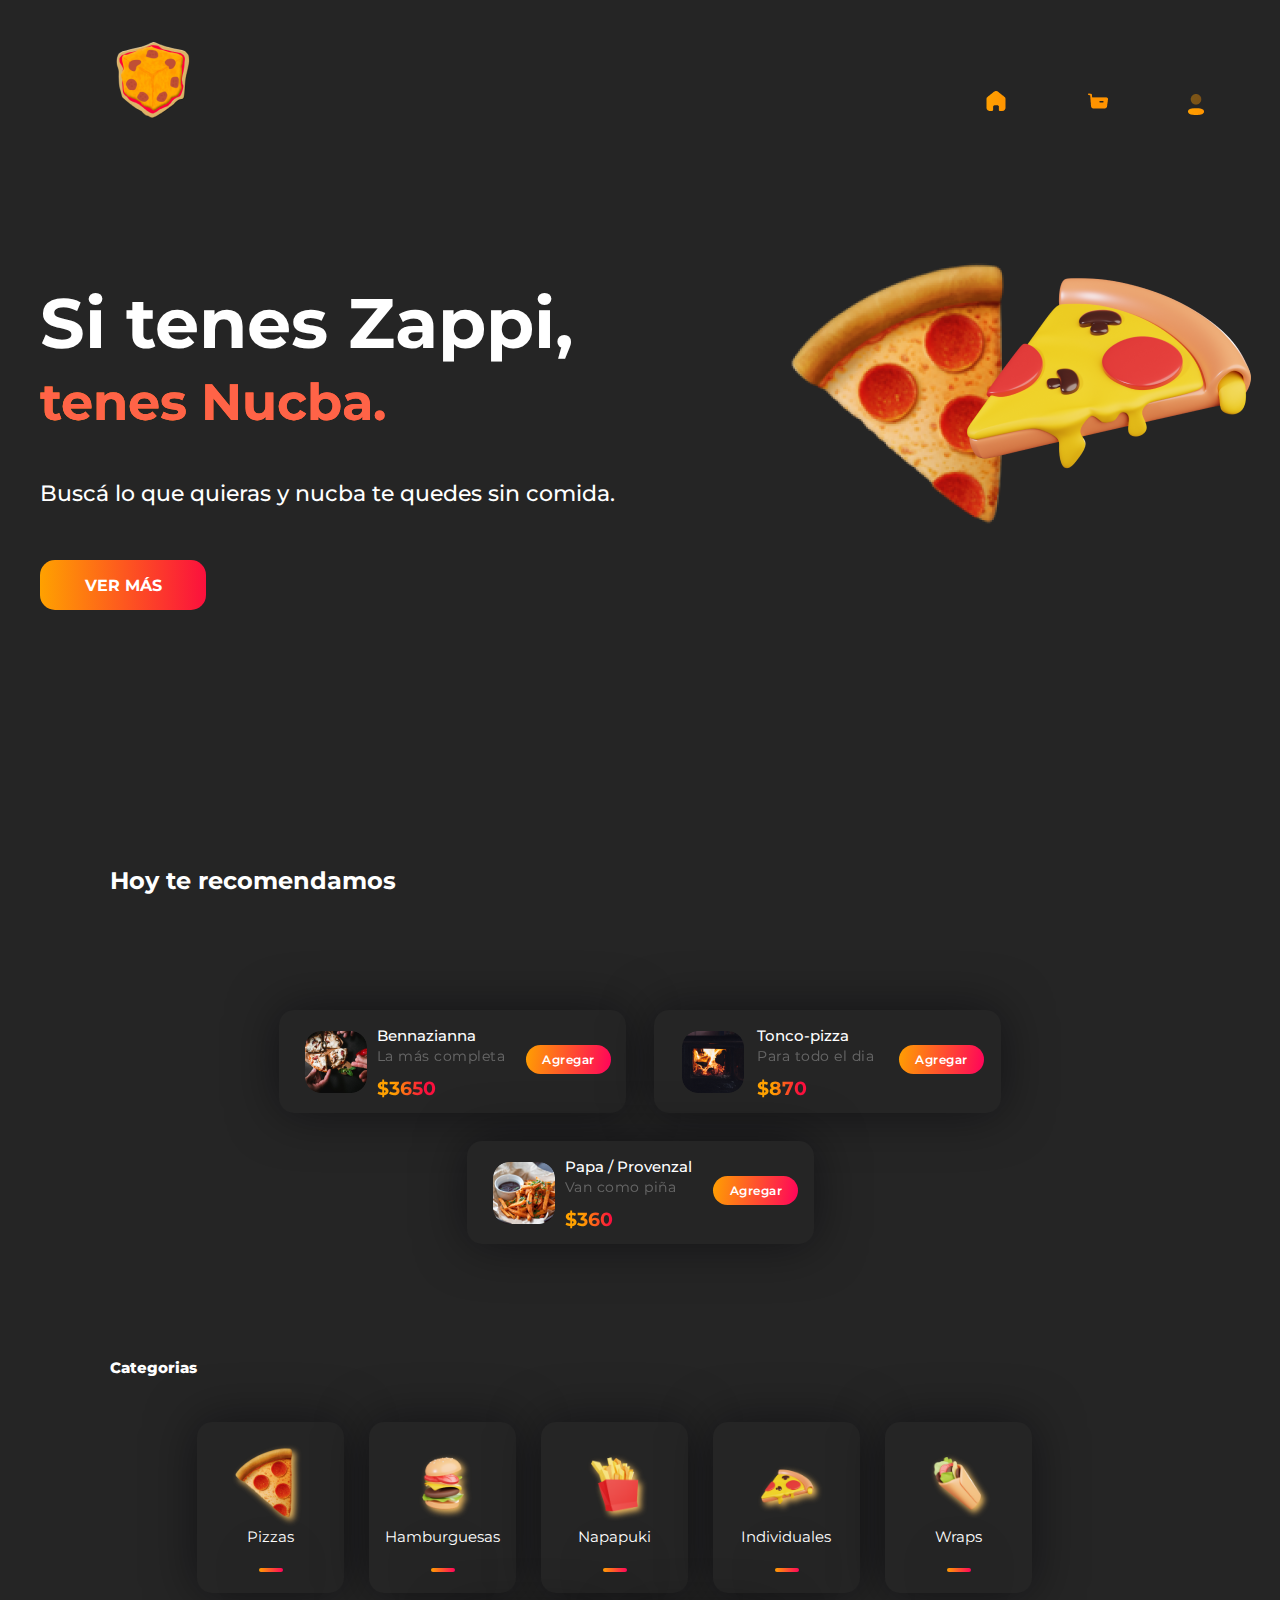
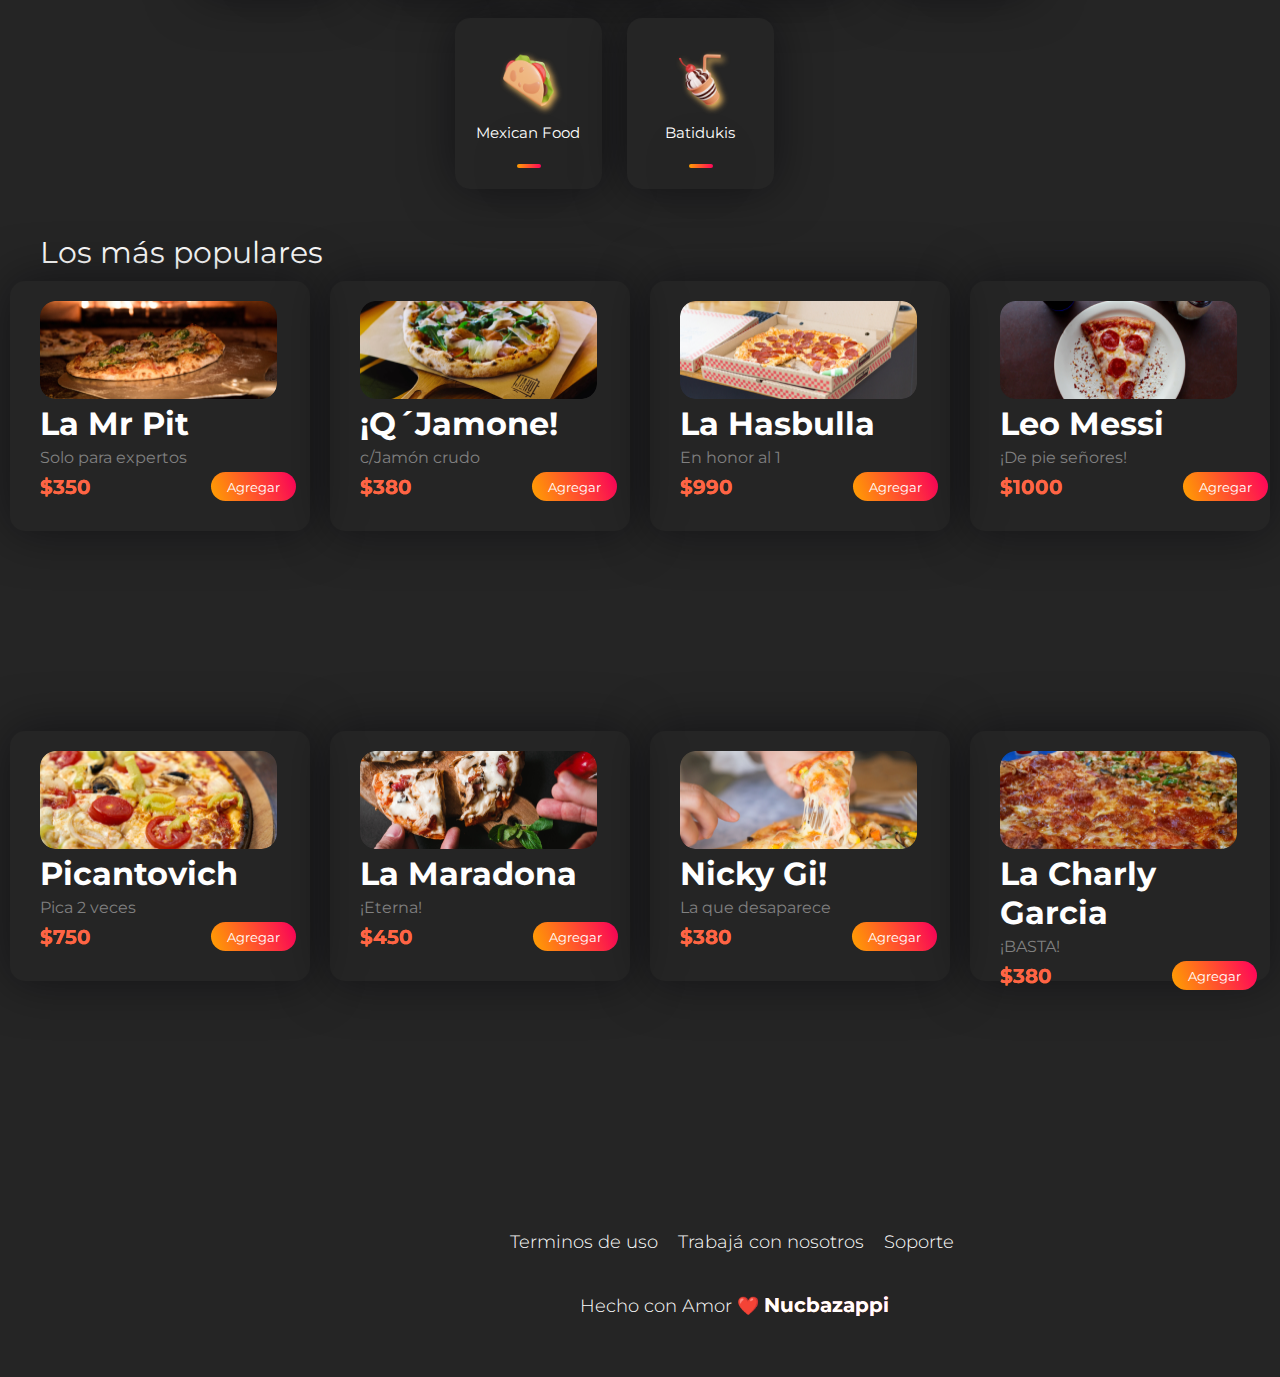
==== commit 460f4f13: "union del trabajo" ====
--- a/index.html
+++ b/index.html
@@ -38,6 +38,94 @@
         </section>
 
 
+        <section class="recomendaciones-del-dia">
+          <br><br>
+            <h2>Hoy te recomendamos</h2>
+            <div class="contenedor-recomendacion">
+                <div class="recomendacion">
+                    <div class="columna-1">
+                        <img src="./recomendacionesdeldia/recomendacion1.png" alt="Bennazianna">
+                    </div>
+                    <div class="columna-2">
+                        <h3>Bennazianna</h3>
+                        <p>La más completa</p>
+                        <span>$3650</span>
+                    </div>
+                    <div class="columna-3">
+                        <button class="btn-add">Agregar</button>
+                    </div>
+                </div>
+                <div class="recomendacion">
+                    <div class="columna-1">
+                        <img src="./recomendacionesdeldia/recomendacion2.png" alt="Bennazianna">
+                    </div>
+                    <div class="columna-2">
+                        <h3>Tonco-pizza</h3>
+                        <p>Para todo el dia</p>
+                        <span>$870</span>
+                    </div>
+                    <div class="columna-3">
+                        <button class="btn-add">Agregar</button>
+                    </div>
+                </div>
+                <div class="recomendacion">
+                    <div class="columna-1">
+                        <img src="./recomendacionesdeldia/recomendacion3.png" alt="Bennazianna">
+                    </div>
+                     <div class="columna-2">
+                        <h3>Papa / Provenzal</h3>
+                        <p>Van como piña</p>
+                        <span>$360</span>
+                    </div>
+                    <div class="columna-3">
+                        <button class="btn-add">Agregar</button>
+                    </div>
+            </div>
+        
+        </section>
+        <section class="categorias-menu">
+            <h2>Categorias</h2>
+            <div class="contenedor-categorias">
+                <div class="categoria">
+                    <img src="./categorias/pizza 2 categoria.png" alt="pizza">
+                    <p>Pizzas</p>
+                    <span class="material-icons"> </span>
+                </div>
+                <div class="categoria">
+                    <img src="./categorias/burger 1.png" alt="burger">
+                    <p>Hamburguesas</p>
+                    <span class="material-icons"> </span>
+                </div>
+                <div class="categoria">
+                    <img src="./categorias/fries 2.png" alt="Napapuki">
+                    <p>Napapuki</p>
+                    <span class="material-icons"> </span>
+                </div>
+                <div class="categoria">
+                    <img src="./categorias/pizza 1 categoria.png" alt="individuales">
+                    <p>Individuales</p>
+                    <span class="material-icons"> </span>
+                </div>
+                <div class="categoria">
+                    <img src="./categorias/buritto 1.png" alt="Wraps">
+                    <p>Wraps</p>
+                    <span class="material-icons"> </span>
+                </div>
+                <div class="categoria">
+                    <img src="./categorias/taco 1.png" alt="Mexican food">
+                    <p>Mexican Food</p>
+                    <span class="material-icons"> </span>
+                </div>
+                <div class="categoria">
+                    <img src="./categorias/float 1.png" alt="Batidukis">
+                    <p>Batidukis</p>
+                    <span class="material-icons"> </span>
+                </div>
+            </div>
+        
+        
+        </section>
+
         <section class="sectionindex"> 
           
         <p> Los más populares </p>
@@ -90,8 +178,6 @@
         </section>
       </div>
 
-  
-
       <div class="carduno">
         <img class="imagenuno" src="./menu/La Maradona.png" alt="" />
         <section class="card-info">
@@ -120,93 +206,18 @@
       </div>
     </section>
 
-<section class="recomendaciones-del-dia">
-  <br><br>
-    <h2>Hoy te recomendamos</h2>
-    <div class="contenedor-recomendacion">
-        <div class="recomendacion">
-            <div class="columna-1">
-                <img src="./recomendacionesdeldia/recomendacion1.png" alt="Bennazianna">
-            </div>
-            <div class="columna-2">
-                <h3>Bennazianna</h3>
-                <p>La más completa</p>
-                <span>$3650</span>
-            </div>
-            <div class="columna-3">
-                <button class="btn-add">Agregar</button>
-            </div>
-        </div>
-        <div class="recomendacion">
-            <div class="columna-1">
-                <img src="./recomendacionesdeldia/recomendacion2.png" alt="Bennazianna">
-            </div>
-            <div class="columna-2">
-                <h3>Tonco-pizza</h3>
-                <p>Para todo el dia</p>
-                <span>$870</span>
-            </div>
-            <div class="columna-3">
-                <button class="btn-add">Agregar</button>
-            </div>
-        </div>
-        <div class="recomendacion">
-            <div class="columna-1">
-                <img src="./recomendacionesdeldia/recomendacion3.png" alt="Bennazianna">
-            </div>
-             <div class="columna-2">
-                <h3>Papa / Provenzal</h3>
-                <p>Van como piña</p>
-                <span>$360</span>
-            </div>
-            <div class="columna-3">
-                <button class="btn-add">Agregar</button>
-            </div>
-    </div>
-
-</section>
-<section class="categorias-menu">
-    <h2>Categorias</h2>
-    <div class="contenedor-categorias">
-        <div class="categoria">
-            <img src="./categorias/pizza 2 categoria.png" alt="pizza">
-            <p>Pizzas</p>
-            <span class="material-icons"> </span>
-        </div>
-        <div class="categoria">
-            <img src="./categorias/burger 1.png" alt="burger">
-            <p>Hamburguesas</p>
-            <span class="material-icons"> </span>
-        </div>
-        <div class="categoria">
-            <img src="./categorias/fries 2.png" alt="Napapuki">
-            <p>Napapuki</p>
-            <span class="material-icons"> </span>
-        </div>
-        <div class="categoria">
-            <img src="./categorias/pizza 1 categoria.png" alt="individuales">
-            <p>Individuales</p>
-            <span class="material-icons"> </span>
-        </div>
-        <div class="categoria">
-            <img src="./categorias/buritto 1.png" alt="Wraps">
-            <p>Wraps</p>
-            <span class="material-icons"> </span>
-        </div>
-        <div class="categoria">
-            <img src="./categorias/taco 1.png" alt="Mexican food">
-            <p>Mexican Food</p>
-            <span class="material-icons"> </span>
-        </div>
-        <div class="categoria">
-            <img src="./categorias/float 1.png" alt="Batidukis">
-            <p>Batidukis</p>
-            <span class="material-icons"> </span>
-        </div>
-    </div>
-
-
-</section>
+    <footer>
+      <div>
+        <ul class="footer-links">
+          <li><a href="#">Terminos de uso</a></li>
+          <li><a href="#">Trabajá con nosotros</a></li>
+          <li><a href="#">Soporte</a></li>
+        </ul>
+      </div>
+      <p>Hecho con Amor ❤️ <span>Nucbazappi</span></p>
+      
+    </footer>  
+
 </body>
 </html>
 
--- a/styles.css
+++ b/styles.css
@@ -26,14 +26,6 @@
   background-color: #252525;
 }
 
-header {
-  height: 100px;
-  width: 100%;
-  padding: 0px 50px;
-  display: flex;
-  align-items: center;
-  justify-content: space-between;
-}
 
 .logo_pizza {
   position: absolute;
@@ -197,7 +189,7 @@
   flex-wrap: wrap;
   justify-content: center;
   width: auto;
-  background-color: #131415;
+  background-color: #252525;
   height: 100vh;
   flex-direction: row;
 }
@@ -206,7 +198,7 @@
   width: 300px;
   height: 250px;
   margin: 10px;
-  background-color: #252525;
+  box-shadow: 0px 0px 50px rgba(1, 2, 7, 0.5);
   border-radius: 15px;
 }
 
@@ -264,3 +256,35 @@
   font-size: 30px;
   margin-left: 50px;
 }
+
+footer{
+  gap: 40px;
+  padding: 60px 0;
+  display: flex;
+  flex-direction: column;
+  position: relative;
+  left: 40%;
+}
+footer a,
+footer p{
+  color: white;
+  font-weight: 300;
+  font-size: 18px;
+  border:none;
+  text-decoration: none;
+  font-family: 'Montserrat', sans-serif;
+}
+footer p{
+  margin-left: 70px;
+}
+footer span{
+  font-weight: 700;
+  color: white;
+  display: inline;
+}
+.footer-links{
+  display: flex;
+  justify-content: center;
+  gap: 20px;
+  list-style-type: none;
+}--- a/stilesheet.css
+++ b/stilesheet.css
@@ -1,42 +1,11 @@
-@import url("https://fonts.googleapis.com/css2?family=Montserrat&display=swap");
-:root {
-  --background: #252525;
-  --primary: #ffa400;
-  --secondary: #fc2933;
-  --text-white: #ffffff;
-  --gradient: linear-gradient(
-    90deg,
-    rgba(255, 161, 0, 1) 0%,
-    rgba(251, 16, 61, 1) 100%
-  );
-}
-
-* {
-  margin: 0;
-  padding: 0;
-  box-sizing: border-box;
-  font-family: "Montserrat", sans-serif;
-  text-decoration: none;
-  list-style-type: none;
-}
-
-body {
-  background-color: #252525;
-}
-
-/*RECOMENDACIONES DEL DIA*/
+/*recomendaciones del dia*/
 
 .recomendaciones-del-dia h2 {
   font: Montserrat;
-  weight: 500;
   size: 22px;
   line-height: 28.83px;
   color: #ffffff;
-  width: 278px;
-  height: 23px;
-  position: absolute;
-  left: 120px;
-}
+  margin-left: 120px;}
 
 .contenedor-recomendacion {
   display: flex;
@@ -148,8 +117,7 @@
   font-size: 15px;
   line-height: 131.02%;
   color: var(--text-white);
-  position: absolute;
-  left: 120px;
+  margin-left: 120px;
 }
 .contenedor-categorias {
   display: flex;
@@ -159,9 +127,8 @@
   gap: 15px;
   padding: 40px 0;
   max-width: 1200px;
-  position: absolute;
-  left: 116px;
-  right: 168px;
+  margin-left: 116px;
+  margin-right: 168px;
 }
 .categoria {
   width: 147px;
